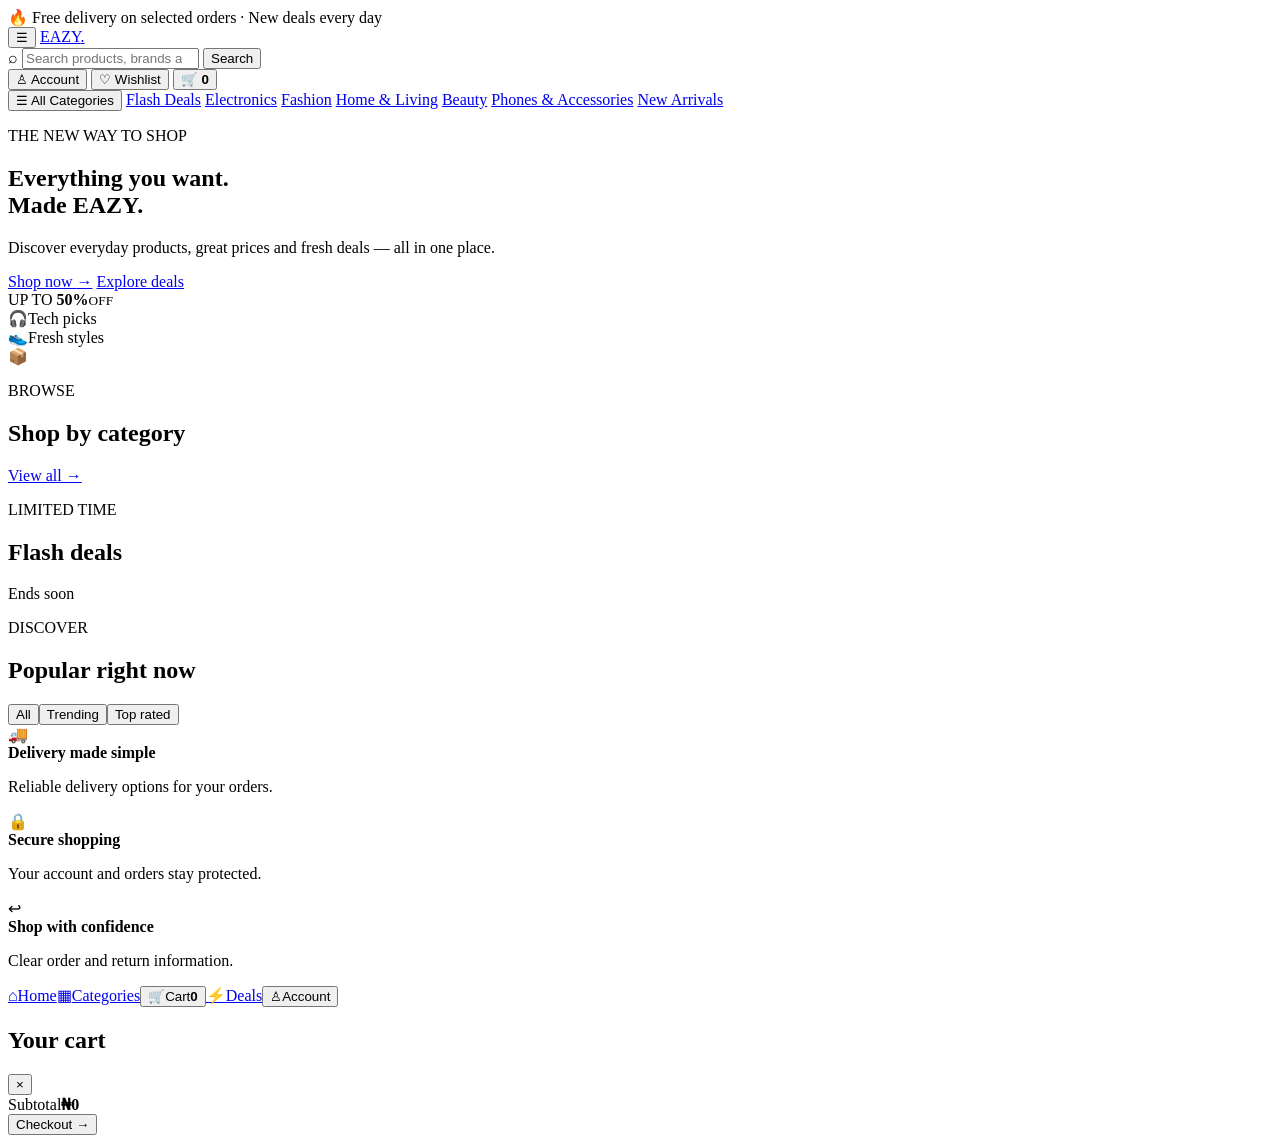
==== index.html @ d34d669f "feat: create EAZY v0.1 storefront shell" ====
<!doctype html>
<html lang="en">
<head>
  <meta charset="UTF-8">
  <meta name="viewport" content="width=device-width, initial-scale=1.0">
  <meta name="theme-color" content="#111111">
  <meta name="description" content="EAZY — discover deals, everyday essentials and more.">
  <title>EAZY — Shop Easy</title>
  <link rel="preconnect" href="https://fonts.googleapis.com">
  <link rel="preconnect" href="https://fonts.gstatic.com" crossorigin>
  <link href="https://fonts.googleapis.com/css2?family=DM+Sans:wght@400;500;600;700&family=Space+Grotesk:wght@500;600;700&display=swap" rel="stylesheet">
  <link rel="stylesheet" href="css/eazy.css">
</head>
<body>
  <div class="top-strip">🔥 Free delivery on selected orders · New deals every day</div>

  <header class="site-header">
    <div class="header-main container">
      <button class="icon-btn mobile-menu" aria-label="Open menu">☰</button>
      <a class="logo" href="index.html">EAZY<span>.</span></a>
      <div class="search-wrap">
        <span>⌕</span>
        <input id="searchInput" type="search" placeholder="Search products, brands and categories..." autocomplete="off">
        <button id="searchButton">Search</button>
      </div>
      <div class="header-actions">
        <button class="header-link" id="accountBtn">♙ <span>Account</span></button>
        <button class="header-link" id="wishlistBtn">♡ <span>Wishlist</span></button>
        <button class="cart-btn" id="cartBtn">🛒 <b id="cartCount">0</b></button>
      </div>
    </div>
    <nav class="category-nav">
      <div class="container nav-inner">
        <button class="all-categories">☰ All Categories</button>
        <a href="#deals">Flash Deals</a>
        <a href="#categories">Electronics</a>
        <a href="#categories">Fashion</a>
        <a href="#categories">Home & Living</a>
        <a href="#categories">Beauty</a>
        <a href="#categories">Phones & Accessories</a>
        <a href="#products">New Arrivals</a>
      </div>
    </nav>
  </header>

  <main>
    <section class="hero container">
      <div class="hero-copy">
        <p class="eyebrow">THE NEW WAY TO SHOP</p>
        <h1>Everything you want.<br><strong>Made EAZY.</strong></h1>
        <p>Discover everyday products, great prices and fresh deals — all in one place.</p>
        <div class="hero-actions">
          <a class="primary-btn" href="#products">Shop now <span>→</span></a>
          <a class="text-btn" href="#deals">Explore deals</a>
        </div>
      </div>
      <div class="hero-art">
        <div class="hero-badge">UP TO <strong>50%</strong><small>OFF</small></div>
        <div class="floating-card card-one">🎧<span>Tech picks</span></div>
        <div class="floating-card card-two">👟<span>Fresh styles</span></div>
        <div class="hero-product">📦</div>
      </div>
    </section>

    <section class="section container" id="categories">
      <div class="section-heading"><div><p class="eyebrow">BROWSE</p><h2>Shop by category</h2></div><a href="#products">View all →</a></div>
      <div class="category-grid" id="categoryGrid"></div>
    </section>

    <section class="deal-section" id="deals">
      <div class="container">
        <div class="section-heading light"><div><p class="eyebrow">LIMITED TIME</p><h2>Flash deals</h2></div><div class="countdown" id="countdown">Ends soon</div></div>
        <div class="product-grid" id="dealGrid"></div>
      </div>
    </section>

    <section class="section container" id="products">
      <div class="section-heading"><div><p class="eyebrow">DISCOVER</p><h2>Popular right now</h2></div><div class="filter-pills"><button class="active">All</button><button>Trending</button><button>Top rated</button></div></div>
      <div class="product-grid" id="productGrid"></div>
    </section>

    <section class="trust-section">
      <div class="container trust-grid">
        <div><span>🚚</span><div><strong>Delivery made simple</strong><p>Reliable delivery options for your orders.</p></div></div>
        <div><span>🔒</span><div><strong>Secure shopping</strong><p>Your account and orders stay protected.</p></div></div>
        <div><span>↩</span><div><strong>Shop with confidence</strong><p>Clear order and return information.</p></div></div>
      </div>
    </section>
  </main>

  <div class="bottom-nav">
    <a href="#">⌂<span>Home</span></a><a href="#categories">▦<span>Categories</span></a><button id="bottomCart">🛒<span>Cart</span><b id="bottomCartCount">0</b></button><a href="#deals">⚡<span>Deals</span></a><button id="bottomAccount">♙<span>Account</span></button>
  </div>

  <div class="drawer-backdrop" id="drawerBackdrop"></div>
  <aside class="cart-drawer" id="cartDrawer">
    <div class="drawer-head"><h2>Your cart</h2><button id="closeCart">×</button></div>
    <div id="cartItems" class="cart-items"></div>
    <div class="cart-footer"><div><span>Subtotal</span><strong id="cartTotal">₦0</strong></div><button class="primary-btn full">Checkout <span>→</span></button></div>
  </aside>

  <div class="toast" id="toast"></div>
  <script src="js/data.js"></script>
  <script src="js/app.js"></script>
</body>
</html>
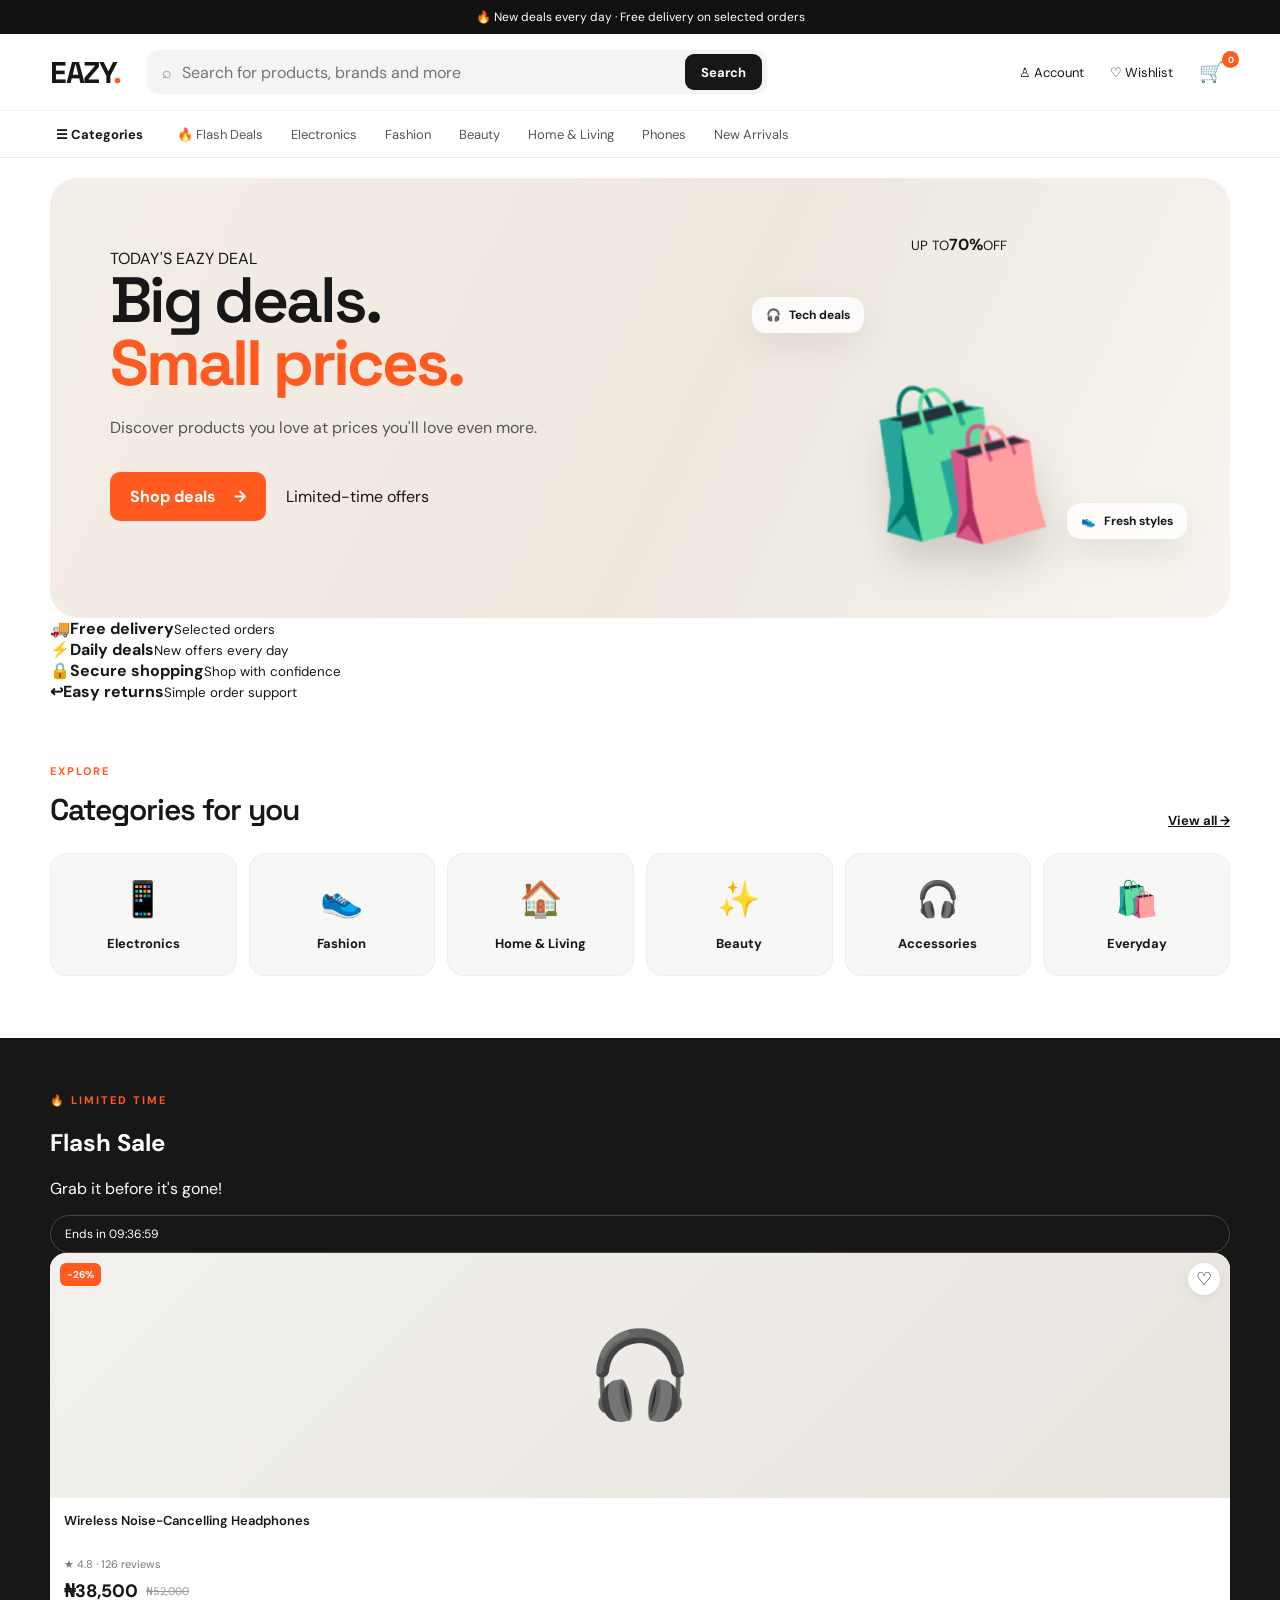
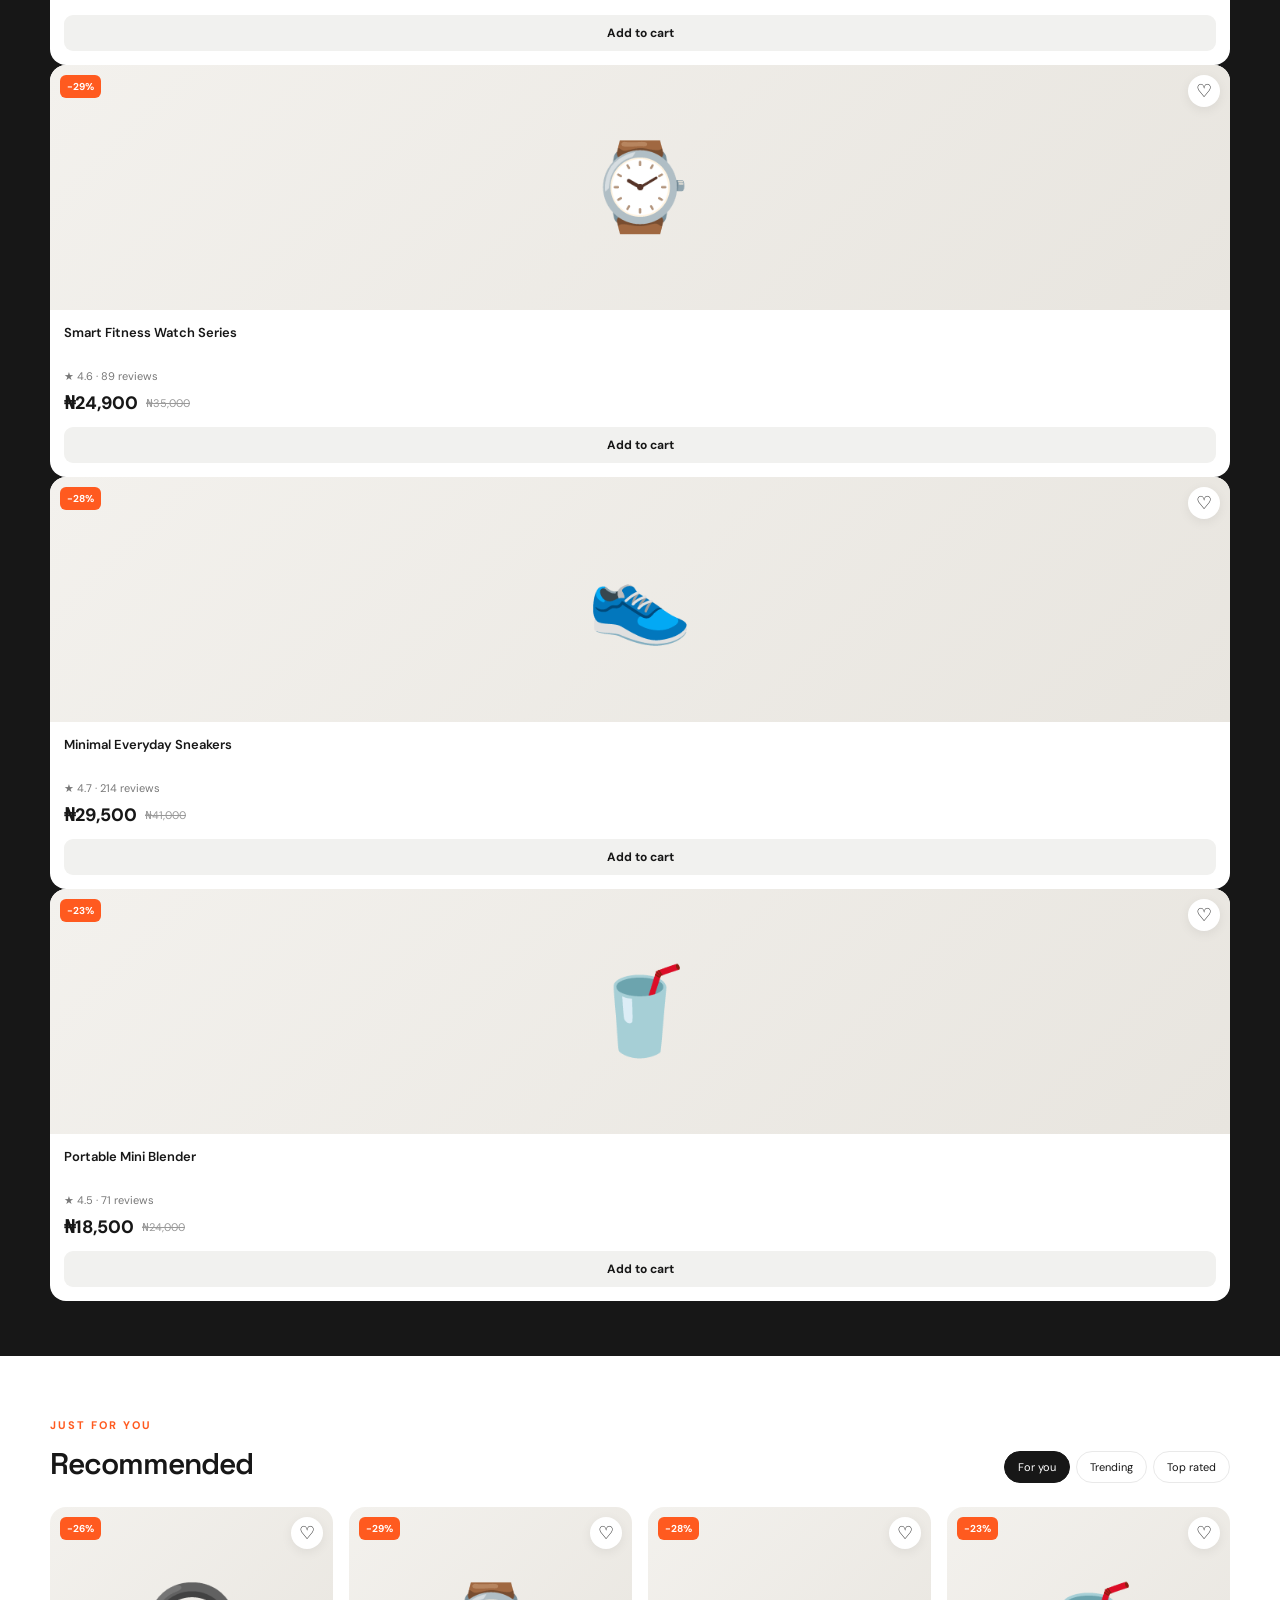
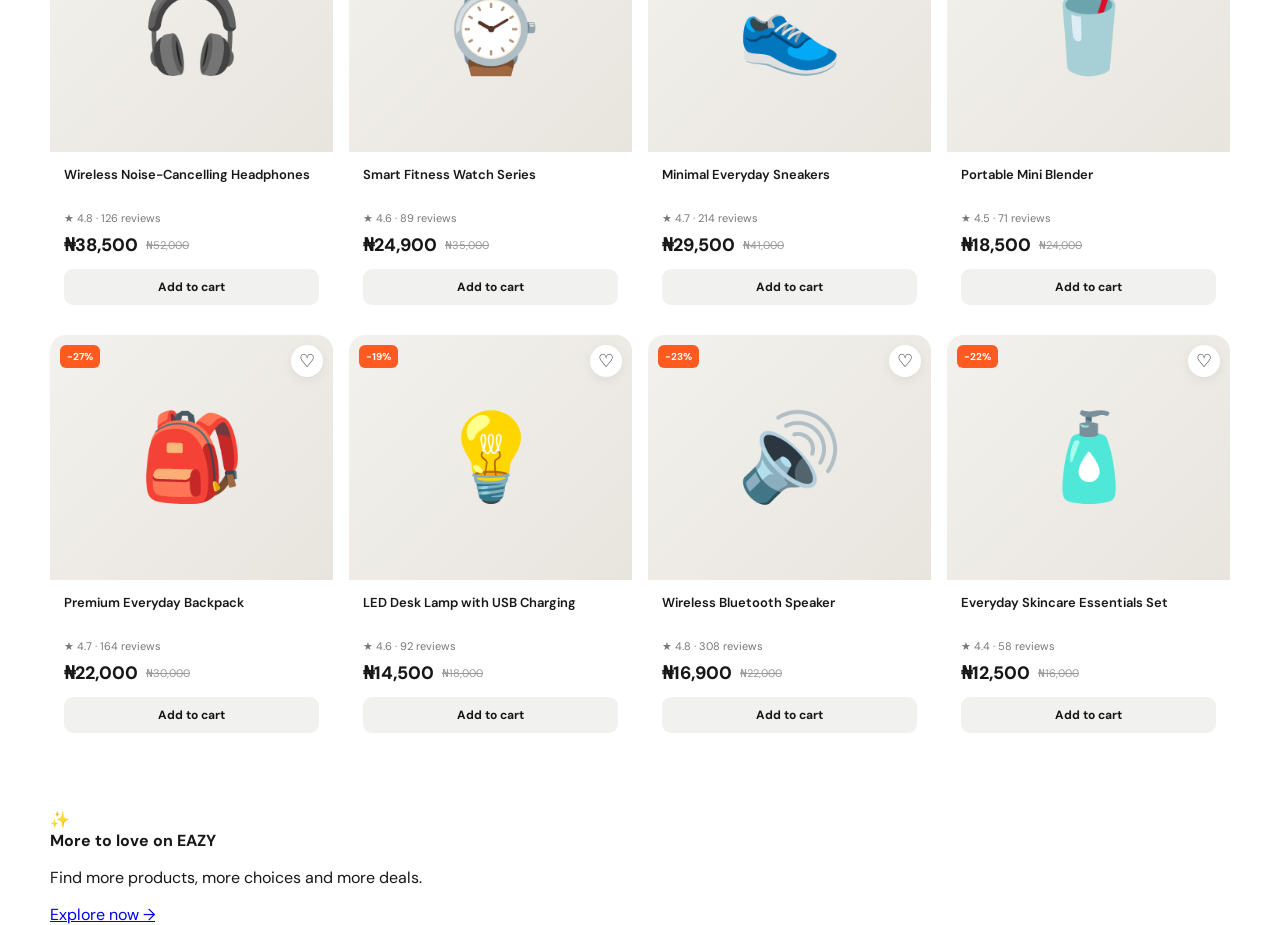
==== commit 6d3820ac: "Redesign EAZY homepage toward discovery-first ecommerce experience" ====
--- a/index.html
+++ b/index.html
@@ -3,42 +3,36 @@
 <head>
   <meta charset="UTF-8">
   <meta name="viewport" content="width=device-width, initial-scale=1.0">
-  <meta name="theme-color" content="#111111">
-  <meta name="description" content="EAZY — discover deals, everyday essentials and more.">
+  <meta name="theme-color" content="#ff5a1f">
+  <meta name="description" content="EAZY — shop deals, discover products and save more.">
   <title>EAZY — Shop Easy</title>
   <link rel="preconnect" href="https://fonts.googleapis.com">
   <link rel="preconnect" href="https://fonts.gstatic.com" crossorigin>
-  <link href="https://fonts.googleapis.com/css2?family=DM+Sans:wght@400;500;600;700&family=Space+Grotesk:wght@500;600;700&display=swap" rel="stylesheet">
+  <link href="https://fonts.googleapis.com/css2?family=DM+Sans:wght@400;500;600;700;800&family=Space+Grotesk:wght@500;600;700&display=swap" rel="stylesheet">
   <link rel="stylesheet" href="css/eazy.css">
 </head>
 <body>
-  <div class="top-strip">🔥 Free delivery on selected orders · New deals every day</div>
+  <div class="top-strip">🔥 New deals every day · Free delivery on selected orders</div>
 
   <header class="site-header">
     <div class="header-main container">
       <button class="icon-btn mobile-menu" aria-label="Open menu">☰</button>
       <a class="logo" href="index.html">EAZY<span>.</span></a>
       <div class="search-wrap">
-        <span>⌕</span>
-        <input id="searchInput" type="search" placeholder="Search products, brands and categories..." autocomplete="off">
+        <span class="search-icon">⌕</span>
+        <input id="searchInput" type="search" placeholder="Search for products, brands and more" autocomplete="off">
         <button id="searchButton">Search</button>
       </div>
       <div class="header-actions">
         <button class="header-link" id="accountBtn">♙ <span>Account</span></button>
         <button class="header-link" id="wishlistBtn">♡ <span>Wishlist</span></button>
-        <button class="cart-btn" id="cartBtn">🛒 <b id="cartCount">0</b></button>
+        <button class="cart-btn" id="cartBtn">🛒<b id="cartCount">0</b></button>
       </div>
     </div>
     <nav class="category-nav">
       <div class="container nav-inner">
-        <button class="all-categories">☰ All Categories</button>
-        <a href="#deals">Flash Deals</a>
-        <a href="#categories">Electronics</a>
-        <a href="#categories">Fashion</a>
-        <a href="#categories">Home & Living</a>
-        <a href="#categories">Beauty</a>
-        <a href="#categories">Phones & Accessories</a>
-        <a href="#products">New Arrivals</a>
+        <button class="all-categories">☰ Categories</button>
+        <a href="#deals">🔥 Flash Deals</a><a href="#categories">Electronics</a><a href="#categories">Fashion</a><a href="#categories">Beauty</a><a href="#categories">Home & Living</a><a href="#categories">Phones</a><a href="#products">New Arrivals</a>
       </div>
     </nav>
   </header>
@@ -46,61 +40,54 @@
   <main>
     <section class="hero container">
       <div class="hero-copy">
-        <p class="eyebrow">THE NEW WAY TO SHOP</p>
-        <h1>Everything you want.<br><strong>Made EAZY.</strong></h1>
-        <p>Discover everyday products, great prices and fresh deals — all in one place.</p>
-        <div class="hero-actions">
-          <a class="primary-btn" href="#products">Shop now <span>→</span></a>
-          <a class="text-btn" href="#deals">Explore deals</a>
-        </div>
+        <span class="hero-kicker">TODAY'S EAZY DEAL</span>
+        <h1>Big deals.<br><strong>Small prices.</strong></h1>
+        <p>Discover products you love at prices you'll love even more.</p>
+        <div class="hero-actions"><a class="primary-btn" href="#deals">Shop deals <span>→</span></a><span class="hero-note">Limited-time offers</span></div>
       </div>
       <div class="hero-art">
-        <div class="hero-badge">UP TO <strong>50%</strong><small>OFF</small></div>
-        <div class="floating-card card-one">🎧<span>Tech picks</span></div>
-        <div class="floating-card card-two">👟<span>Fresh styles</span></div>
-        <div class="hero-product">📦</div>
+        <div class="hero-burst"><small>UP TO</small><strong>70%</strong><small>OFF</small></div>
+        <div class="hero-product">🛍️</div>
+        <div class="floating-card card-one">🎧 <span>Tech deals</span></div>
+        <div class="floating-card card-two">👟 <span>Fresh styles</span></div>
       </div>
     </section>
 
+    <section class="quick-links container">
+      <div><b>🚚</b><span><strong>Free delivery</strong><small>Selected orders</small></span></div>
+      <div><b>⚡</b><span><strong>Daily deals</strong><small>New offers every day</small></span></div>
+      <div><b>🔒</b><span><strong>Secure shopping</strong><small>Shop with confidence</small></span></div>
+      <div><b>↩</b><span><strong>Easy returns</strong><small>Simple order support</small></span></div>
+    </section>
+
     <section class="section container" id="categories">
-      <div class="section-heading"><div><p class="eyebrow">BROWSE</p><h2>Shop by category</h2></div><a href="#products">View all →</a></div>
+      <div class="section-heading"><div><p class="eyebrow">EXPLORE</p><h2>Categories for you</h2></div><a href="#products">View all →</a></div>
       <div class="category-grid" id="categoryGrid"></div>
     </section>
 
     <section class="deal-section" id="deals">
       <div class="container">
-        <div class="section-heading light"><div><p class="eyebrow">LIMITED TIME</p><h2>Flash deals</h2></div><div class="countdown" id="countdown">Ends soon</div></div>
-        <div class="product-grid" id="dealGrid"></div>
+        <div class="deal-heading"><div><p class="eyebrow">🔥 LIMITED TIME</p><h2>Flash Sale</h2><p>Grab it before it's gone!</p></div><div class="countdown" id="countdown">Ends soon</div></div>
+        <div class="deal-scroll" id="dealGrid"></div>
       </div>
     </section>
 
     <section class="section container" id="products">
-      <div class="section-heading"><div><p class="eyebrow">DISCOVER</p><h2>Popular right now</h2></div><div class="filter-pills"><button class="active">All</button><button>Trending</button><button>Top rated</button></div></div>
+      <div class="section-heading"><div><p class="eyebrow">JUST FOR YOU</p><h2>Recommended</h2></div><div class="filter-pills"><button class="active">For you</button><button>Trending</button><button>Top rated</button></div></div>
       <div class="product-grid" id="productGrid"></div>
     </section>
 
-    <section class="trust-section">
-      <div class="container trust-grid">
-        <div><span>🚚</span><div><strong>Delivery made simple</strong><p>Reliable delivery options for your orders.</p></div></div>
-        <div><span>🔒</span><div><strong>Secure shopping</strong><p>Your account and orders stay protected.</p></div></div>
-        <div><span>↩</span><div><strong>Shop with confidence</strong><p>Clear order and return information.</p></div></div>
-      </div>
-    </section>
+    <section class="promo-strip container"><div><span>✨</span><div><strong>More to love on EAZY</strong><p>Find more products, more choices and more deals.</p></div></div><a href="#products">Explore now →</a></section>
+    <div class="bottom-space"></div>
   </main>
 
-  <div class="bottom-nav">
-    <a href="#">⌂<span>Home</span></a><a href="#categories">▦<span>Categories</span></a><button id="bottomCart">🛒<span>Cart</span><b id="bottomCartCount">0</b></button><a href="#deals">⚡<span>Deals</span></a><button id="bottomAccount">♙<span>Account</span></button>
-  </div>
+  <nav class="bottom-nav">
+    <a class="active" href="#">⌂<span>Home</span></a><a href="#categories">▦<span>Categories</span></a><button id="bottomCart">🛒<span>Cart</span><b id="bottomCartCount">0</b></button><a href="#deals">⚡<span>Deals</span></a><button id="bottomAccount">♙<span>Me</span></button>
+  </nav>
 
   <div class="drawer-backdrop" id="drawerBackdrop"></div>
-  <aside class="cart-drawer" id="cartDrawer">
-    <div class="drawer-head"><h2>Your cart</h2><button id="closeCart">×</button></div>
-    <div id="cartItems" class="cart-items"></div>
-    <div class="cart-footer"><div><span>Subtotal</span><strong id="cartTotal">₦0</strong></div><button class="primary-btn full">Checkout <span>→</span></button></div>
-  </aside>
-
+  <aside class="cart-drawer" id="cartDrawer"><div class="drawer-head"><h2>Your cart</h2><button id="closeCart">×</button></div><div id="cartItems" class="cart-items"></div><div class="cart-footer"><div><span>Subtotal</span><strong id="cartTotal">₦0</strong></div><button class="primary-btn full">Checkout <span>→</span></button></div></aside>
   <div class="toast" id="toast"></div>
-  <script src="js/data.js"></script>
-  <script src="js/app.js"></script>
+  <script src="js/data.js"></script><script src="js/app.js"></script>
 </body>
 </html>
--- a/css/eazy.css
+++ b/css/eazy.css
@@ -0,0 +1,3 @@
+:root{--ink:#171717;--muted:#6f6f6f;--line:#e9e9e9;--paper:#fff;--soft:#f7f7f5;--accent:#ff5a1f;--accent-dark:#dc4310;--deal:#171717;--radius:18px;--shadow:0 12px 35px rgba(0,0,0,.08)}*{box-sizing:border-box}html{scroll-behavior:smooth}body{margin:0;font-family:'DM Sans',sans-serif;color:var(--ink);background:var(--paper)}button,input{font:inherit}button{cursor:pointer;border:0;background:none;color:inherit}.container{width:min(1180px,calc(100% - 32px));margin:auto}.top-strip{background:#111;color:#fff;text-align:center;font-size:12px;padding:9px}.site-header{position:sticky;top:0;z-index:20;background:rgba(255,255,255,.96);backdrop-filter:blur(14px);border-bottom:1px solid var(--line)}.header-main{display:flex;align-items:center;gap:26px;min-height:76px}.logo{font:700 30px 'Space Grotesk',sans-serif;letter-spacing:-1.5px;color:var(--ink);text-decoration:none}.logo span{color:var(--accent)}.search-wrap{height:44px;flex:1;max-width:620px;display:flex;align-items:center;background:#f4f4f2;border:1px solid transparent;border-radius:12px;padding-left:14px;color:#888}.search-wrap:focus-within{background:#fff;border-color:#ccc}.search-wrap input{border:0;outline:0;background:transparent;flex:1;padding:0 10px;color:var(--ink);min-width:0}.search-wrap button{height:36px;margin-right:4px;padding:0 16px;background:var(--ink);color:#fff;border-radius:9px;font-size:13px;font-weight:700}.header-actions{margin-left:auto;display:flex;align-items:center;gap:14px}.header-link{font-size:13px;white-space:nowrap}.cart-btn{position:relative;font-size:20px}.cart-btn b,.bottom-nav b{position:absolute;background:var(--accent);color:#fff;border-radius:99px;font-size:9px;min-width:17px;height:17px;display:grid;place-items:center;top:-7px;right:-9px}.mobile-menu{display:none}.category-nav{border-top:1px solid #f2f2f2}.nav-inner{display:flex;align-items:center;gap:28px;height:46px;overflow:auto;white-space:nowrap}.nav-inner a{color:#555;text-decoration:none;font-size:13px}.all-categories{font-weight:700;font-size:13px}.hero{min-height:440px;margin-top:20px;background:linear-gradient(115deg,#f4eee8,#eee8df 55%,#f7f4ef);border-radius:28px;display:flex;overflow:hidden;position:relative}.hero-copy{width:54%;padding:70px 60px}.eyebrow{font-size:11px;letter-spacing:2px;font-weight:700;color:var(--accent);margin:0 0 12px}.hero h1{font:600 clamp(40px,5vw,68px)/.98 'Space Grotesk',sans-serif;letter-spacing:-3px;margin:0 0 20px}.hero h1 strong{color:var(--accent)}.hero-copy>p:not(.eyebrow){color:#555;max-width:480px;line-height:1.7}.hero-actions{display:flex;gap:20px;align-items:center;margin-top:30px}.primary-btn{display:inline-flex;align-items:center;justify-content:center;gap:18px;background:var(--accent);color:#fff;text-decoration:none;padding:14px 20px;border-radius:10px;font-weight:700;border:0}.primary-btn:hover{background:var(--accent-dark)}.text-btn{font-weight:700;text-decoration:none;color:var(--ink)}.hero-art{flex:1;position:relative;display:grid;place-items:center}.hero-product{font-size:150px;filter:drop-shadow(0 25px 20px rgba(0,0,0,.15));transform:rotate(-7deg)}.hero-badge{position:absolute;right:55px;top:42px;background:var(--accent);color:#fff;border-radius:50%;width:105px;height:105px;display:grid;place-items:center;align-content:center;text-align:center;font-size:10px;line-height:1}.hero-badge strong{font-size:28px}.hero-badge small{font-size:9px}.floating-card{position:absolute;background:rgba(255,255,255,.8);backdrop-filter:blur(10px);box-shadow:var(--shadow);border-radius:14px;padding:10px 14px;display:flex;gap:8px;align-items:center;font-size:12px;font-weight:700}.card-one{left:12%;top:27%}.card-two{right:8%;bottom:18%}.section{padding:62px 0}.section-heading{display:flex;justify-content:space-between;align-items:end;margin-bottom:24px}.section-heading h2{font:600 30px 'Space Grotesk',sans-serif;margin:0;letter-spacing:-1px}.section-heading>a{color:var(--ink);font-weight:700;font-size:13px}.category-grid{display:grid;grid-template-columns:repeat(6,1fr);gap:12px}.category-card{background:var(--soft);border:1px solid #eee;border-radius:16px;padding:22px 12px;text-align:center;text-decoration:none;color:var(--ink);transition:.2s}.category-card:hover{transform:translateY(-3px);box-shadow:var(--shadow);background:#fff}.category-icon{font-size:35px;display:block;margin-bottom:10px}.category-card strong{font-size:13px}.deal-section{background:var(--deal);color:#fff;padding:55px 0}.light .eyebrow{color:#ff8357}.light a{color:#fff}.countdown{font-size:12px;border:1px solid #444;padding:10px 14px;border-radius:99px}.product-grid{display:grid;grid-template-columns:repeat(4,1fr);gap:16px}.product-card{background:#fff;color:var(--ink);border-radius:16px;overflow:hidden;position:relative;min-width:0}.product-image{height:245px;background:linear-gradient(135deg,#f3f1ed,#e8e5df);display:grid;place-items:center;font-size:85px;position:relative}.deal-section .product-card{background:#fff}.discount{position:absolute;left:10px;top:10px;background:var(--accent);color:#fff;font-size:10px;font-weight:700;padding:5px 7px;border-radius:6px}.heart{position:absolute;right:10px;top:10px;background:#fff;width:32px;height:32px;border-radius:50%;font-size:18px;box-shadow:0 3px 12px #0001}.heart.active{color:var(--accent)}.product-info{padding:14px}.product-name{font-size:13px;font-weight:600;line-height:1.4;height:37px;overflow:hidden}.rating{font-size:11px;color:#777;margin:8px 0}.price-row{display:flex;align-items:center;gap:8px}.price{font-weight:800;font-size:18px}.old-price{text-decoration:line-through;color:#999;font-size:11px}.add-btn{width:100%;margin-top:12px;padding:10px;border-radius:9px;background:#f1f1ef;font-weight:700;font-size:12px}.add-btn:hover{background:var(--ink);color:#fff}.filter-pills{display:flex;gap:6px}.filter-pills button{padding:8px 13px;border:1px solid var(--line);border-radius:99px;font-size:11px}.filter-pills .active{background:var(--ink);color:#fff;border-color:var(--ink)}.trust-section{border-top:1px solid var(--line);padding:34px 0 80px}.trust-grid{display:grid;grid-template-columns:repeat(3,1fr);gap:25px}.trust-grid>div{display:flex;gap:14px}.trust-grid span{font-size:25px}.trust-grid strong{font-size:13px}.trust-grid p{font-size:11px;color:#777;margin:5px 0}.bottom-nav{display:none}.drawer-backdrop{position:fixed;inset:0;background:#0007;z-index:30;opacity:0;pointer-events:none;transition:.25s}.drawer-backdrop.show{opacity:1;pointer-events:auto}.cart-drawer{position:fixed;right:0;top:0;height:100%;width:min(430px,100%);background:#fff;z-index:31;transform:translateX(100%);transition:.3s;display:flex;flex-direction:column}.cart-drawer.open{transform:none}.drawer-head{padding:22px;border-bottom:1px solid var(--line);display:flex;justify-content:space-between}.drawer-head h2{margin:0;font:600 24px 'Space Grotesk'}.drawer-head button{font-size:28px}.cart-items{padding:18px;overflow:auto;flex:1}.empty-cart{text-align:center;color:#777;padding:70px 20px}.cart-row{display:flex;gap:12px;padding:12px 0;border-bottom:1px solid var(--line)}.cart-row .thumb{width:70px;height:70px;background:var(--soft);border-radius:10px;display:grid;place-items:center;font-size:32px}.cart-row strong{font-size:13px}.cart-row small{display:block;color:#777;margin-top:4px}.cart-footer{padding:20px;border-top:1px solid var(--line)}.cart-footer>div{display:flex;justify-content:space-between;margin-bottom:16px}.full{width:100%}.toast{position:fixed;left:50%;bottom:28px;transform:translate(-50%,20px);background:#111;color:#fff;padding:12px 18px;border-radius:99px;font-size:12px;z-index:50;opacity:0;pointer-events:none;transition:.25s}.toast.show{opacity:1;transform:translate(-50%,0)}
+@media(max-width:900px){.header-main{gap:14px}.header-link span,.category-nav{display:none}.mobile-menu{display:block}.logo{font-size:25px}.search-wrap{order:4;position:absolute;left:16px;right:16px;top:68px;max-width:none}.site-header{padding-bottom:58px}.hero{margin-top:18px}.hero-copy{width:62%;padding:48px 35px}.hero-art{width:38%}.category-grid{grid-template-columns:repeat(3,1fr)}.product-grid{grid-template-columns:repeat(3,1fr)}}
+@media(max-width:640px){.container{width:min(100% - 24px,1180px)}.top-strip{font-size:10px}.header-main{min-height:60px}.site-header{padding-bottom:54px}.hero{min-height:520px;display:block}.hero-copy{width:100%;padding:40px 24px 10px}.hero h1{font-size:44px;letter-spacing:-2px}.hero-art{height:190px;width:100%}.hero-product{font-size:90px}.hero-badge{right:25px;top:10px;width:80px;height:80px}.hero-badge strong{font-size:21px}.floating-card{display:none}.section{padding:42px 0}.section-heading h2{font-size:24px}.section-heading{align-items:start}.filter-pills{display:none}.category-grid{grid-template-columns:repeat(3,1fr);gap:8px}.category-card{padding:15px 5px}.category-icon{font-size:27px}.category-card strong{font-size:11px}.product-grid{grid-template-columns:repeat(2,1fr);gap:10px}.product-image{height:175px;font-size:62px}.product-info{padding:10px}.product-name{font-size:12px}.price{font-size:16px}.deal-section{padding:40px 0}.trust-grid{grid-template-columns:1fr;gap:16px}.bottom-nav{position:fixed;display:flex;bottom:0;left:0;right:0;height:62px;background:#fff;border-top:1px solid var(--line);z-index:25;justify-content:space-around;align-items:center}.bottom-nav a,.bottom-nav button{position:relative;text-decoration:none;color:#666;font-size:19px;text-align:center}.bottom-nav span{display:block;font-size:9px;margin-top:3px}.bottom-nav b{top:-4px;right:4px}.trust-section{padding-bottom:85px}.header-actions{gap:9px}.header-link{font-size:18px}.cart-btn{font-size:19px}}
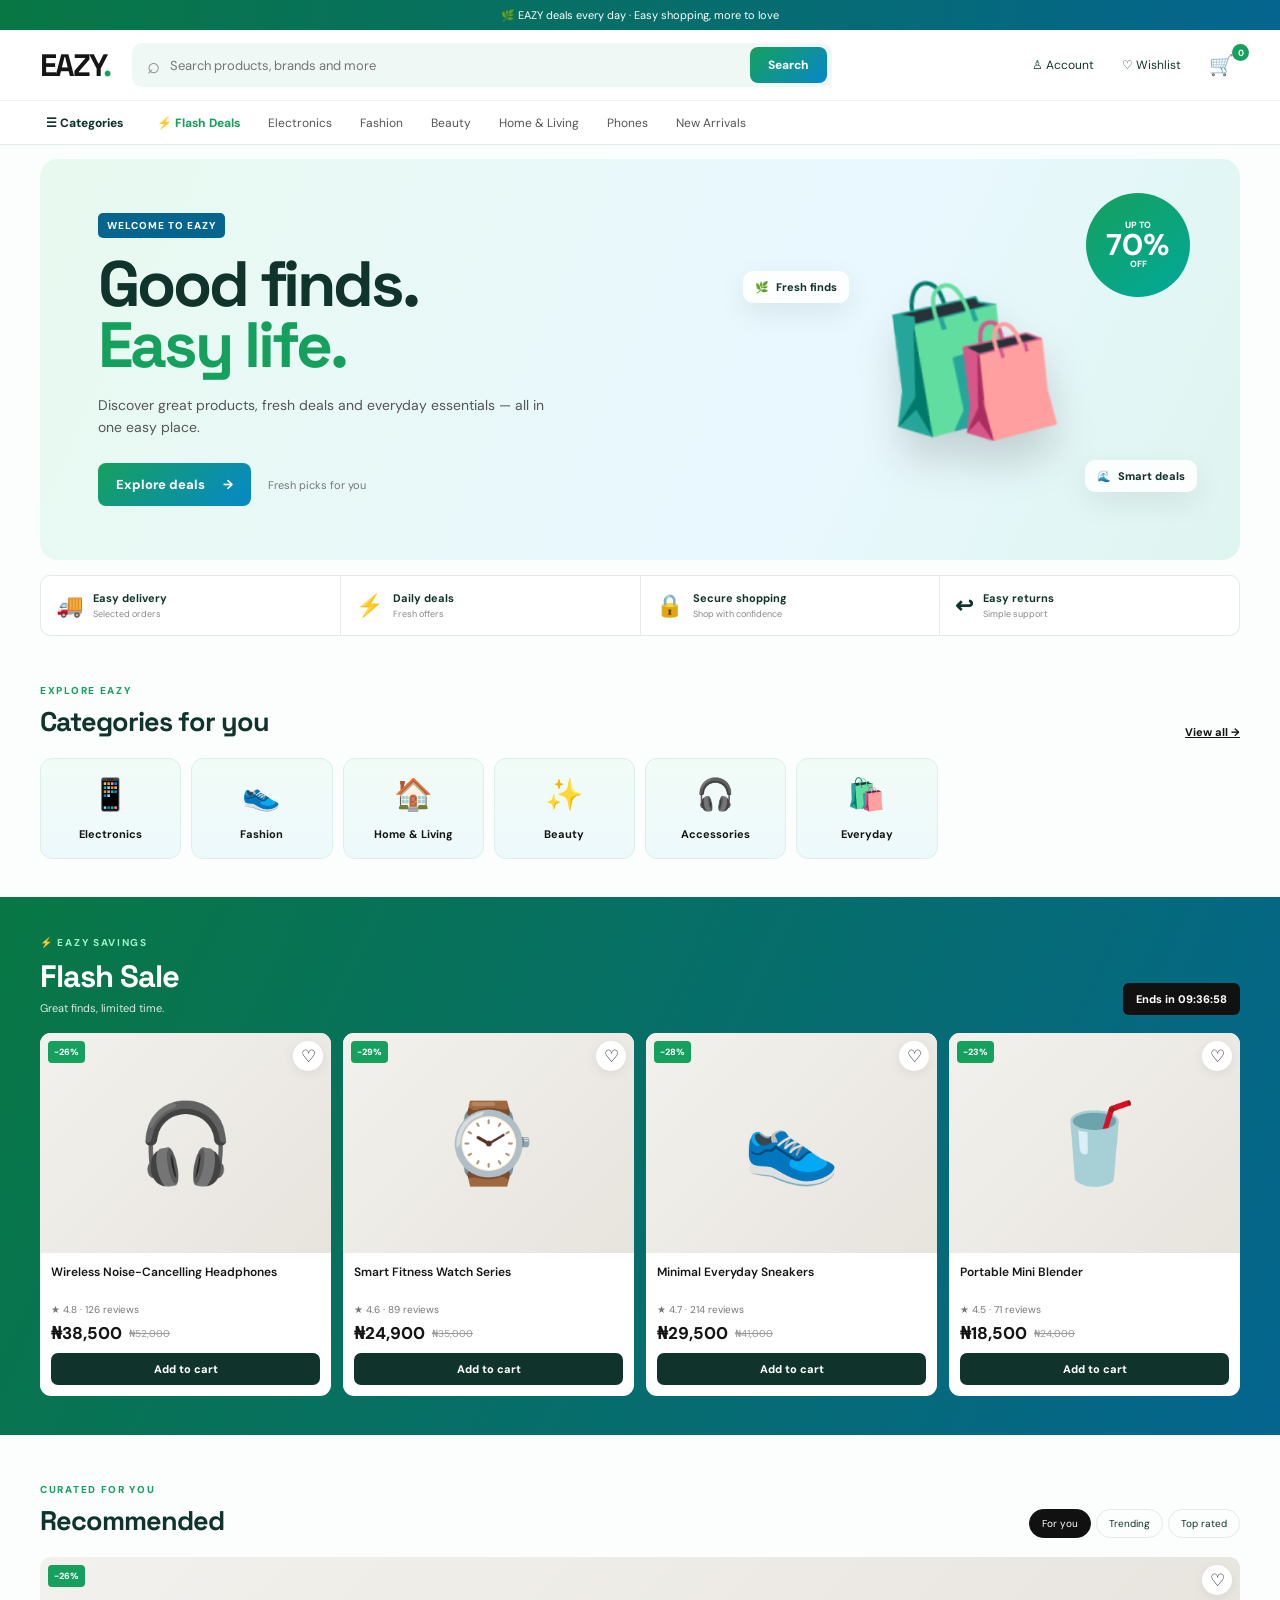
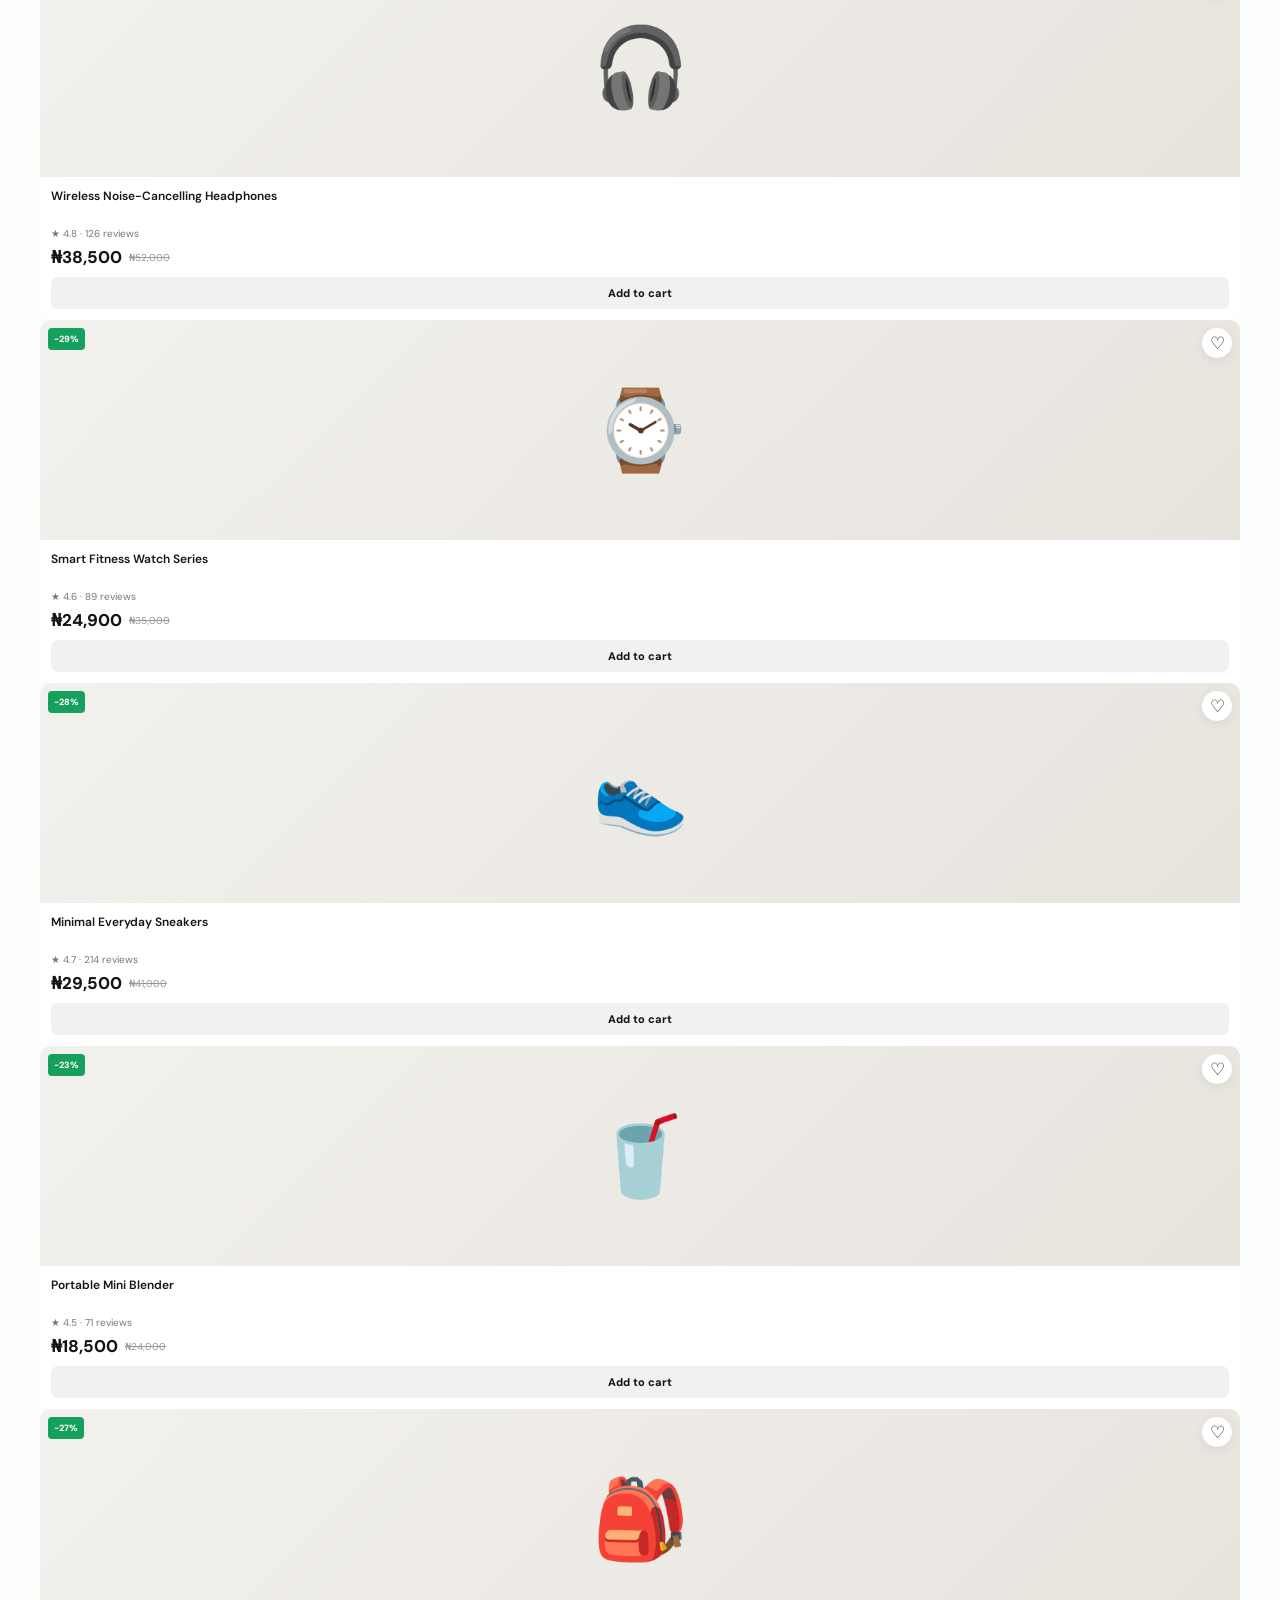
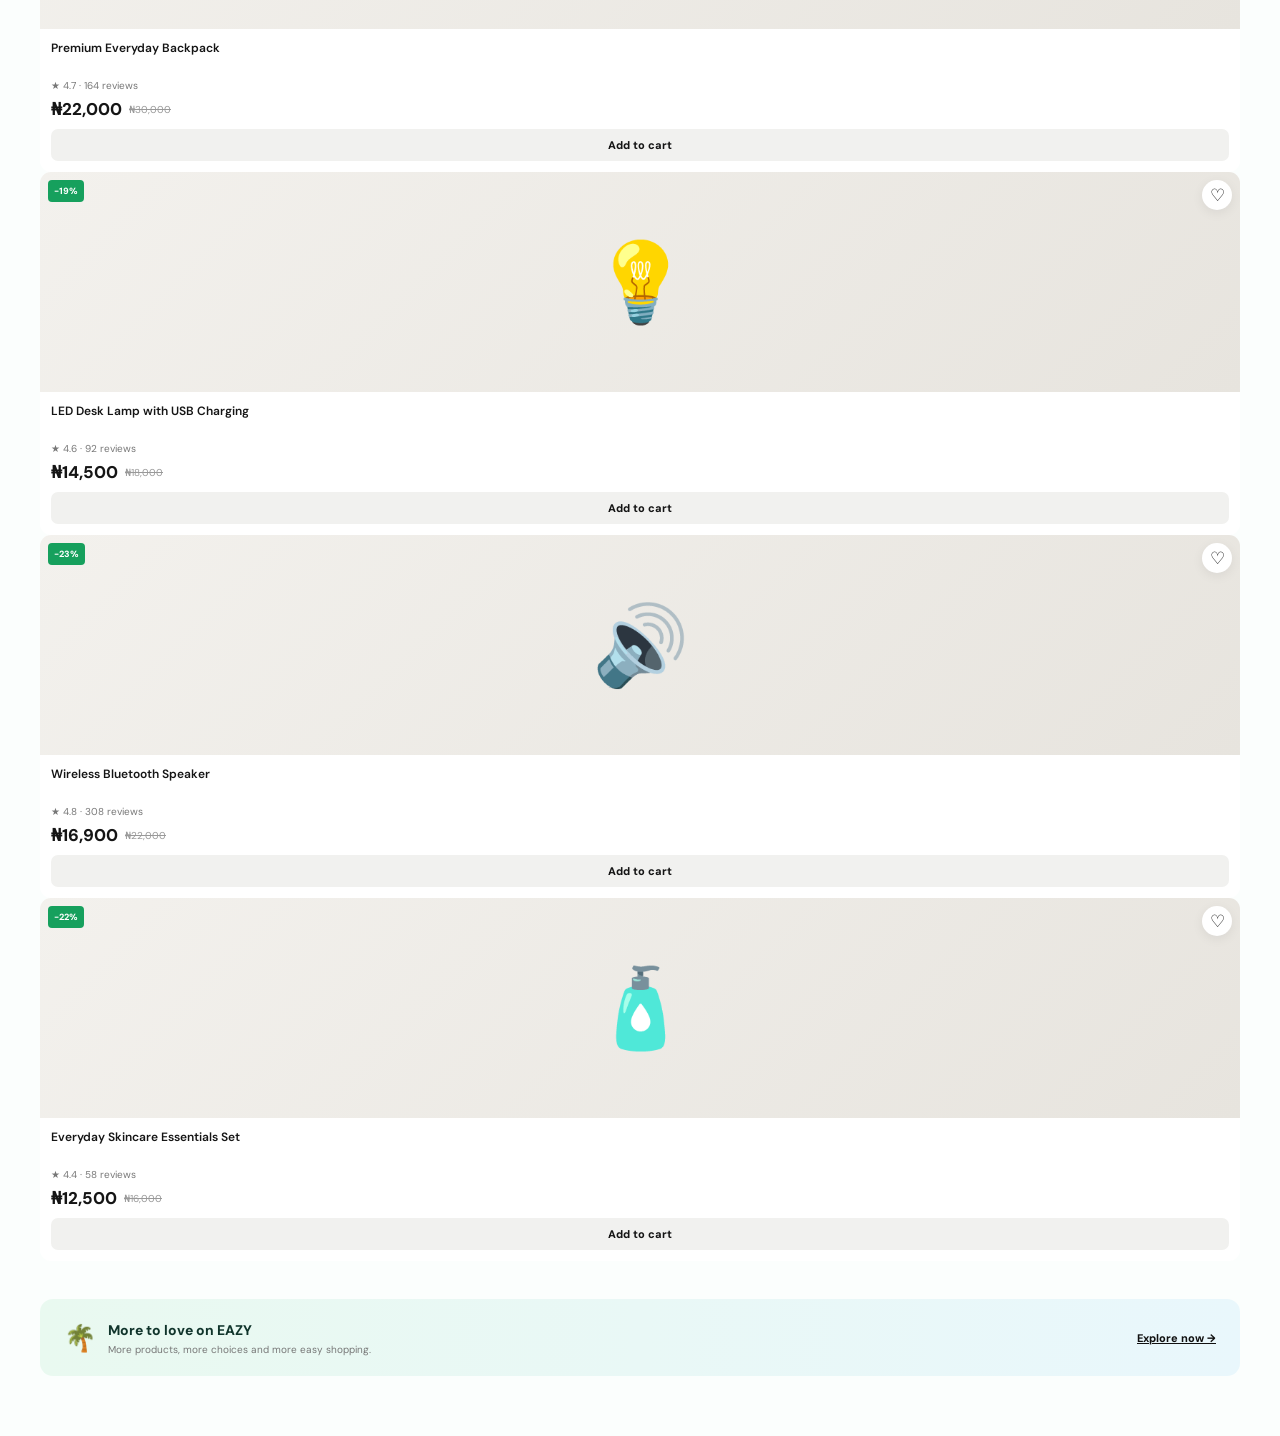
==== commit 1479696b: "Apply Tropical Marketplace direction to EAZY storefront" ====
--- a/index.html
+++ b/index.html
@@ -1,93 +1,25 @@
 <!doctype html>
 <html lang="en">
 <head>
-  <meta charset="UTF-8">
-  <meta name="viewport" content="width=device-width, initial-scale=1.0">
-  <meta name="theme-color" content="#ff5a1f">
-  <meta name="description" content="EAZY — shop deals, discover products and save more.">
+  <meta charset="UTF-8"><meta name="viewport" content="width=device-width, initial-scale=1.0">
+  <meta name="theme-color" content="#16a05d"><meta name="description" content="EAZY — discover products, deals and easy shopping.">
   <title>EAZY — Shop Easy</title>
-  <link rel="preconnect" href="https://fonts.googleapis.com">
-  <link rel="preconnect" href="https://fonts.gstatic.com" crossorigin>
+  <link rel="preconnect" href="https://fonts.googleapis.com"><link rel="preconnect" href="https://fonts.gstatic.com" crossorigin>
   <link href="https://fonts.googleapis.com/css2?family=DM+Sans:wght@400;500;600;700;800&family=Space+Grotesk:wght@500;600;700&display=swap" rel="stylesheet">
-  <link rel="stylesheet" href="css/eazy.css">
+  <link rel="stylesheet" href="css/eazy.css"><link rel="stylesheet" href="css/tropical.css">
 </head>
 <body>
-  <div class="top-strip">🔥 New deals every day · Free delivery on selected orders</div>
-
-  <header class="site-header">
-    <div class="header-main container">
-      <button class="icon-btn mobile-menu" aria-label="Open menu">☰</button>
-      <a class="logo" href="index.html">EAZY<span>.</span></a>
-      <div class="search-wrap">
-        <span class="search-icon">⌕</span>
-        <input id="searchInput" type="search" placeholder="Search for products, brands and more" autocomplete="off">
-        <button id="searchButton">Search</button>
-      </div>
-      <div class="header-actions">
-        <button class="header-link" id="accountBtn">♙ <span>Account</span></button>
-        <button class="header-link" id="wishlistBtn">♡ <span>Wishlist</span></button>
-        <button class="cart-btn" id="cartBtn">🛒<b id="cartCount">0</b></button>
-      </div>
-    </div>
-    <nav class="category-nav">
-      <div class="container nav-inner">
-        <button class="all-categories">☰ Categories</button>
-        <a href="#deals">🔥 Flash Deals</a><a href="#categories">Electronics</a><a href="#categories">Fashion</a><a href="#categories">Beauty</a><a href="#categories">Home & Living</a><a href="#categories">Phones</a><a href="#products">New Arrivals</a>
-      </div>
-    </nav>
-  </header>
-
+  <div class="top-strip">🌿 EAZY deals every day · Easy shopping, more to love</div>
+  <header class="site-header"><div class="header-main container"><button class="icon-btn mobile-menu" aria-label="Open menu">☰</button><a class="logo" href="index.html">EAZY<span>.</span></a><div class="search-wrap"><span class="search-icon">⌕</span><input id="searchInput" type="search" placeholder="Search products, brands and more" autocomplete="off"><button id="searchButton">Search</button></div><div class="header-actions"><button class="header-link" id="accountBtn">♙ <span>Account</span></button><button class="header-link" id="wishlistBtn">♡ <span>Wishlist</span></button><button class="cart-btn" id="cartBtn">🛒<b id="cartCount">0</b></button></div></div><nav class="category-nav"><div class="container nav-inner"><button class="all-categories">☰ Categories</button><a href="#deals">⚡ Flash Deals</a><a href="#categories">Electronics</a><a href="#categories">Fashion</a><a href="#categories">Beauty</a><a href="#categories">Home & Living</a><a href="#categories">Phones</a><a href="#products">New Arrivals</a></div></nav></header>
   <main>
-    <section class="hero container">
-      <div class="hero-copy">
-        <span class="hero-kicker">TODAY'S EAZY DEAL</span>
-        <h1>Big deals.<br><strong>Small prices.</strong></h1>
-        <p>Discover products you love at prices you'll love even more.</p>
-        <div class="hero-actions"><a class="primary-btn" href="#deals">Shop deals <span>→</span></a><span class="hero-note">Limited-time offers</span></div>
-      </div>
-      <div class="hero-art">
-        <div class="hero-burst"><small>UP TO</small><strong>70%</strong><small>OFF</small></div>
-        <div class="hero-product">🛍️</div>
-        <div class="floating-card card-one">🎧 <span>Tech deals</span></div>
-        <div class="floating-card card-two">👟 <span>Fresh styles</span></div>
-      </div>
-    </section>
-
-    <section class="quick-links container">
-      <div><b>🚚</b><span><strong>Free delivery</strong><small>Selected orders</small></span></div>
-      <div><b>⚡</b><span><strong>Daily deals</strong><small>New offers every day</small></span></div>
-      <div><b>🔒</b><span><strong>Secure shopping</strong><small>Shop with confidence</small></span></div>
-      <div><b>↩</b><span><strong>Easy returns</strong><small>Simple order support</small></span></div>
-    </section>
-
-    <section class="section container" id="categories">
-      <div class="section-heading"><div><p class="eyebrow">EXPLORE</p><h2>Categories for you</h2></div><a href="#products">View all →</a></div>
-      <div class="category-grid" id="categoryGrid"></div>
-    </section>
-
-    <section class="deal-section" id="deals">
-      <div class="container">
-        <div class="deal-heading"><div><p class="eyebrow">🔥 LIMITED TIME</p><h2>Flash Sale</h2><p>Grab it before it's gone!</p></div><div class="countdown" id="countdown">Ends soon</div></div>
-        <div class="deal-scroll" id="dealGrid"></div>
-      </div>
-    </section>
-
-    <section class="section container" id="products">
-      <div class="section-heading"><div><p class="eyebrow">JUST FOR YOU</p><h2>Recommended</h2></div><div class="filter-pills"><button class="active">For you</button><button>Trending</button><button>Top rated</button></div></div>
-      <div class="product-grid" id="productGrid"></div>
-    </section>
-
-    <section class="promo-strip container"><div><span>✨</span><div><strong>More to love on EAZY</strong><p>Find more products, more choices and more deals.</p></div></div><a href="#products">Explore now →</a></section>
-    <div class="bottom-space"></div>
+    <section class="hero container"><div class="hero-copy"><span class="hero-kicker">WELCOME TO EAZY</span><h1>Good finds.<br><strong>Easy life.</strong></h1><p>Discover great products, fresh deals and everyday essentials — all in one easy place.</p><div class="hero-actions"><a class="primary-btn" href="#deals">Explore deals <span>→</span></a><span class="hero-note">Fresh picks for you</span></div></div><div class="hero-art"><div class="hero-burst"><small>UP TO</small><strong>70%</strong><small>OFF</small></div><div class="hero-product">🛍️</div><div class="floating-card card-one">🌿 <span>Fresh finds</span></div><div class="floating-card card-two">🌊 <span>Smart deals</span></div></div></section>
+    <section class="quick-links container"><div><b>🚚</b><span><strong>Easy delivery</strong><small>Selected orders</small></span></div><div><b>⚡</b><span><strong>Daily deals</strong><small>Fresh offers</small></span></div><div><b>🔒</b><span><strong>Secure shopping</strong><small>Shop with confidence</small></span></div><div><b>↩</b><span><strong>Easy returns</strong><small>Simple support</small></span></div></section>
+    <section class="section container" id="categories"><div class="section-heading"><div><p class="eyebrow">EXPLORE EAZY</p><h2>Categories for you</h2></div><a href="#products">View all →</a></div><div class="category-grid" id="categoryGrid"></div></section>
+    <section class="deal-section" id="deals"><div class="container"><div class="deal-heading"><div><p class="eyebrow">⚡ EAZY SAVINGS</p><h2>Flash Sale</h2><p>Great finds, limited time.</p></div><div class="countdown" id="countdown">Ends soon</div></div><div class="deal-scroll" id="dealGrid"></div></div></section>
+    <section class="section container" id="products"><div class="section-heading"><div><p class="eyebrow">CURATED FOR YOU</p><h2>Recommended</h2></div><div class="filter-pills"><button class="active">For you</button><button>Trending</button><button>Top rated</button></div></div><div class="product-grid" id="productGrid"></div></section>
+    <section class="promo-strip container"><div><span>🌴</span><div><strong>More to love on EAZY</strong><p>More products, more choices and more easy shopping.</p></div></div><a href="#products">Explore now →</a></section><div class="bottom-space"></div>
   </main>
-
-  <nav class="bottom-nav">
-    <a class="active" href="#">⌂<span>Home</span></a><a href="#categories">▦<span>Categories</span></a><button id="bottomCart">🛒<span>Cart</span><b id="bottomCartCount">0</b></button><a href="#deals">⚡<span>Deals</span></a><button id="bottomAccount">♙<span>Me</span></button>
-  </nav>
-
-  <div class="drawer-backdrop" id="drawerBackdrop"></div>
-  <aside class="cart-drawer" id="cartDrawer"><div class="drawer-head"><h2>Your cart</h2><button id="closeCart">×</button></div><div id="cartItems" class="cart-items"></div><div class="cart-footer"><div><span>Subtotal</span><strong id="cartTotal">₦0</strong></div><button class="primary-btn full">Checkout <span>→</span></button></div></aside>
-  <div class="toast" id="toast"></div>
+  <nav class="bottom-nav"><a class="active" href="#">⌂<span>Home</span></a><a href="#categories">▦<span>Categories</span></a><button id="bottomCart">🛒<span>Cart</span><b id="bottomCartCount">0</b></button><a href="#deals">⚡<span>Deals</span></a><button id="bottomAccount">♙<span>Me</span></button></nav>
+  <div class="drawer-backdrop" id="drawerBackdrop"></div><aside class="cart-drawer" id="cartDrawer"><div class="drawer-head"><h2>Your cart</h2><button id="closeCart">×</button></div><div id="cartItems" class="cart-items"></div><div class="cart-footer"><div><span>Subtotal</span><strong id="cartTotal">₦0</strong></div><button class="primary-btn full">Checkout <span>→</span></button></div></aside><div class="toast" id="toast"></div>
   <script src="js/data.js"></script><script src="js/app.js"></script>
-</body>
-</html>
+</body></html>
--- a/css/eazy.css
+++ b/css/eazy.css
@@ -1,3 +1,3 @@
-:root{--ink:#171717;--muted:#6f6f6f;--line:#e9e9e9;--paper:#fff;--soft:#f7f7f5;--accent:#ff5a1f;--accent-dark:#dc4310;--deal:#171717;--radius:18px;--shadow:0 12px 35px rgba(0,0,0,.08)}*{box-sizing:border-box}html{scroll-behavior:smooth}body{margin:0;font-family:'DM Sans',sans-serif;color:var(--ink);background:var(--paper)}button,input{font:inherit}button{cursor:pointer;border:0;background:none;color:inherit}.container{width:min(1180px,calc(100% - 32px));margin:auto}.top-strip{background:#111;color:#fff;text-align:center;font-size:12px;padding:9px}.site-header{position:sticky;top:0;z-index:20;background:rgba(255,255,255,.96);backdrop-filter:blur(14px);border-bottom:1px solid var(--line)}.header-main{display:flex;align-items:center;gap:26px;min-height:76px}.logo{font:700 30px 'Space Grotesk',sans-serif;letter-spacing:-1.5px;color:var(--ink);text-decoration:none}.logo span{color:var(--accent)}.search-wrap{height:44px;flex:1;max-width:620px;display:flex;align-items:center;background:#f4f4f2;border:1px solid transparent;border-radius:12px;padding-left:14px;color:#888}.search-wrap:focus-within{background:#fff;border-color:#ccc}.search-wrap input{border:0;outline:0;background:transparent;flex:1;padding:0 10px;color:var(--ink);min-width:0}.search-wrap button{height:36px;margin-right:4px;padding:0 16px;background:var(--ink);color:#fff;border-radius:9px;font-size:13px;font-weight:700}.header-actions{margin-left:auto;display:flex;align-items:center;gap:14px}.header-link{font-size:13px;white-space:nowrap}.cart-btn{position:relative;font-size:20px}.cart-btn b,.bottom-nav b{position:absolute;background:var(--accent);color:#fff;border-radius:99px;font-size:9px;min-width:17px;height:17px;display:grid;place-items:center;top:-7px;right:-9px}.mobile-menu{display:none}.category-nav{border-top:1px solid #f2f2f2}.nav-inner{display:flex;align-items:center;gap:28px;height:46px;overflow:auto;white-space:nowrap}.nav-inner a{color:#555;text-decoration:none;font-size:13px}.all-categories{font-weight:700;font-size:13px}.hero{min-height:440px;margin-top:20px;background:linear-gradient(115deg,#f4eee8,#eee8df 55%,#f7f4ef);border-radius:28px;display:flex;overflow:hidden;position:relative}.hero-copy{width:54%;padding:70px 60px}.eyebrow{font-size:11px;letter-spacing:2px;font-weight:700;color:var(--accent);margin:0 0 12px}.hero h1{font:600 clamp(40px,5vw,68px)/.98 'Space Grotesk',sans-serif;letter-spacing:-3px;margin:0 0 20px}.hero h1 strong{color:var(--accent)}.hero-copy>p:not(.eyebrow){color:#555;max-width:480px;line-height:1.7}.hero-actions{display:flex;gap:20px;align-items:center;margin-top:30px}.primary-btn{display:inline-flex;align-items:center;justify-content:center;gap:18px;background:var(--accent);color:#fff;text-decoration:none;padding:14px 20px;border-radius:10px;font-weight:700;border:0}.primary-btn:hover{background:var(--accent-dark)}.text-btn{font-weight:700;text-decoration:none;color:var(--ink)}.hero-art{flex:1;position:relative;display:grid;place-items:center}.hero-product{font-size:150px;filter:drop-shadow(0 25px 20px rgba(0,0,0,.15));transform:rotate(-7deg)}.hero-badge{position:absolute;right:55px;top:42px;background:var(--accent);color:#fff;border-radius:50%;width:105px;height:105px;display:grid;place-items:center;align-content:center;text-align:center;font-size:10px;line-height:1}.hero-badge strong{font-size:28px}.hero-badge small{font-size:9px}.floating-card{position:absolute;background:rgba(255,255,255,.8);backdrop-filter:blur(10px);box-shadow:var(--shadow);border-radius:14px;padding:10px 14px;display:flex;gap:8px;align-items:center;font-size:12px;font-weight:700}.card-one{left:12%;top:27%}.card-two{right:8%;bottom:18%}.section{padding:62px 0}.section-heading{display:flex;justify-content:space-between;align-items:end;margin-bottom:24px}.section-heading h2{font:600 30px 'Space Grotesk',sans-serif;margin:0;letter-spacing:-1px}.section-heading>a{color:var(--ink);font-weight:700;font-size:13px}.category-grid{display:grid;grid-template-columns:repeat(6,1fr);gap:12px}.category-card{background:var(--soft);border:1px solid #eee;border-radius:16px;padding:22px 12px;text-align:center;text-decoration:none;color:var(--ink);transition:.2s}.category-card:hover{transform:translateY(-3px);box-shadow:var(--shadow);background:#fff}.category-icon{font-size:35px;display:block;margin-bottom:10px}.category-card strong{font-size:13px}.deal-section{background:var(--deal);color:#fff;padding:55px 0}.light .eyebrow{color:#ff8357}.light a{color:#fff}.countdown{font-size:12px;border:1px solid #444;padding:10px 14px;border-radius:99px}.product-grid{display:grid;grid-template-columns:repeat(4,1fr);gap:16px}.product-card{background:#fff;color:var(--ink);border-radius:16px;overflow:hidden;position:relative;min-width:0}.product-image{height:245px;background:linear-gradient(135deg,#f3f1ed,#e8e5df);display:grid;place-items:center;font-size:85px;position:relative}.deal-section .product-card{background:#fff}.discount{position:absolute;left:10px;top:10px;background:var(--accent);color:#fff;font-size:10px;font-weight:700;padding:5px 7px;border-radius:6px}.heart{position:absolute;right:10px;top:10px;background:#fff;width:32px;height:32px;border-radius:50%;font-size:18px;box-shadow:0 3px 12px #0001}.heart.active{color:var(--accent)}.product-info{padding:14px}.product-name{font-size:13px;font-weight:600;line-height:1.4;height:37px;overflow:hidden}.rating{font-size:11px;color:#777;margin:8px 0}.price-row{display:flex;align-items:center;gap:8px}.price{font-weight:800;font-size:18px}.old-price{text-decoration:line-through;color:#999;font-size:11px}.add-btn{width:100%;margin-top:12px;padding:10px;border-radius:9px;background:#f1f1ef;font-weight:700;font-size:12px}.add-btn:hover{background:var(--ink);color:#fff}.filter-pills{display:flex;gap:6px}.filter-pills button{padding:8px 13px;border:1px solid var(--line);border-radius:99px;font-size:11px}.filter-pills .active{background:var(--ink);color:#fff;border-color:var(--ink)}.trust-section{border-top:1px solid var(--line);padding:34px 0 80px}.trust-grid{display:grid;grid-template-columns:repeat(3,1fr);gap:25px}.trust-grid>div{display:flex;gap:14px}.trust-grid span{font-size:25px}.trust-grid strong{font-size:13px}.trust-grid p{font-size:11px;color:#777;margin:5px 0}.bottom-nav{display:none}.drawer-backdrop{position:fixed;inset:0;background:#0007;z-index:30;opacity:0;pointer-events:none;transition:.25s}.drawer-backdrop.show{opacity:1;pointer-events:auto}.cart-drawer{position:fixed;right:0;top:0;height:100%;width:min(430px,100%);background:#fff;z-index:31;transform:translateX(100%);transition:.3s;display:flex;flex-direction:column}.cart-drawer.open{transform:none}.drawer-head{padding:22px;border-bottom:1px solid var(--line);display:flex;justify-content:space-between}.drawer-head h2{margin:0;font:600 24px 'Space Grotesk'}.drawer-head button{font-size:28px}.cart-items{padding:18px;overflow:auto;flex:1}.empty-cart{text-align:center;color:#777;padding:70px 20px}.cart-row{display:flex;gap:12px;padding:12px 0;border-bottom:1px solid var(--line)}.cart-row .thumb{width:70px;height:70px;background:var(--soft);border-radius:10px;display:grid;place-items:center;font-size:32px}.cart-row strong{font-size:13px}.cart-row small{display:block;color:#777;margin-top:4px}.cart-footer{padding:20px;border-top:1px solid var(--line)}.cart-footer>div{display:flex;justify-content:space-between;margin-bottom:16px}.full{width:100%}.toast{position:fixed;left:50%;bottom:28px;transform:translate(-50%,20px);background:#111;color:#fff;padding:12px 18px;border-radius:99px;font-size:12px;z-index:50;opacity:0;pointer-events:none;transition:.25s}.toast.show{opacity:1;transform:translate(-50%,0)}
-@media(max-width:900px){.header-main{gap:14px}.header-link span,.category-nav{display:none}.mobile-menu{display:block}.logo{font-size:25px}.search-wrap{order:4;position:absolute;left:16px;right:16px;top:68px;max-width:none}.site-header{padding-bottom:58px}.hero{margin-top:18px}.hero-copy{width:62%;padding:48px 35px}.hero-art{width:38%}.category-grid{grid-template-columns:repeat(3,1fr)}.product-grid{grid-template-columns:repeat(3,1fr)}}
-@media(max-width:640px){.container{width:min(100% - 24px,1180px)}.top-strip{font-size:10px}.header-main{min-height:60px}.site-header{padding-bottom:54px}.hero{min-height:520px;display:block}.hero-copy{width:100%;padding:40px 24px 10px}.hero h1{font-size:44px;letter-spacing:-2px}.hero-art{height:190px;width:100%}.hero-product{font-size:90px}.hero-badge{right:25px;top:10px;width:80px;height:80px}.hero-badge strong{font-size:21px}.floating-card{display:none}.section{padding:42px 0}.section-heading h2{font-size:24px}.section-heading{align-items:start}.filter-pills{display:none}.category-grid{grid-template-columns:repeat(3,1fr);gap:8px}.category-card{padding:15px 5px}.category-icon{font-size:27px}.category-card strong{font-size:11px}.product-grid{grid-template-columns:repeat(2,1fr);gap:10px}.product-image{height:175px;font-size:62px}.product-info{padding:10px}.product-name{font-size:12px}.price{font-size:16px}.deal-section{padding:40px 0}.trust-grid{grid-template-columns:1fr;gap:16px}.bottom-nav{position:fixed;display:flex;bottom:0;left:0;right:0;height:62px;background:#fff;border-top:1px solid var(--line);z-index:25;justify-content:space-around;align-items:center}.bottom-nav a,.bottom-nav button{position:relative;text-decoration:none;color:#666;font-size:19px;text-align:center}.bottom-nav span{display:block;font-size:9px;margin-top:3px}.bottom-nav b{top:-4px;right:4px}.trust-section{padding-bottom:85px}.header-actions{gap:9px}.header-link{font-size:18px}.cart-btn{font-size:19px}}
+:root{--ink:#151515;--muted:#737373;--line:#e8e8e8;--paper:#fff;--soft:#f6f6f4;--accent:#ff5a1f;--accent-dark:#df4210;--sale:#ff5a1f;--sale-soft:#fff1eb;--radius:14px;--shadow:0 10px 30px rgba(0,0,0,.08)}*{box-sizing:border-box}html{scroll-behavior:smooth}body{margin:0;font-family:'DM Sans',sans-serif;color:var(--ink);background:#fff}button,input{font:inherit}button{cursor:pointer;border:0;background:none;color:inherit}.container{width:min(1200px,calc(100% - 32px));margin:auto}.top-strip{background:#111;color:#fff;text-align:center;font-size:11px;padding:8px}.site-header{position:sticky;top:0;z-index:20;background:rgba(255,255,255,.97);backdrop-filter:blur(14px);border-bottom:1px solid var(--line)}.header-main{display:flex;align-items:center;gap:22px;min-height:70px}.logo{font:800 31px 'Space Grotesk',sans-serif;letter-spacing:-2px;color:var(--ink);text-decoration:none}.logo span{color:var(--accent)}.search-wrap{height:44px;flex:1;max-width:700px;display:flex;align-items:center;background:#f2f2f1;border:2px solid transparent;border-radius:10px;padding-left:13px;color:#888}.search-wrap:focus-within{background:#fff;border-color:var(--accent)}.search-icon{font-size:22px}.search-wrap input{border:0;outline:0;background:transparent;flex:1;padding:0 10px;min-width:0;font-size:13px}.search-wrap button{height:36px;margin-right:3px;padding:0 18px;background:var(--accent);color:#fff;border-radius:8px;font-size:12px;font-weight:800}.header-actions{margin-left:auto;display:flex;align-items:center;gap:16px}.header-link{font-size:12px;white-space:nowrap}.cart-btn{position:relative;font-size:20px}.cart-btn b,.bottom-nav b{position:absolute;background:var(--accent);color:#fff;border-radius:99px;font-size:9px;min-width:17px;height:17px;display:grid;place-items:center;top:-7px;right:-9px}.mobile-menu{display:none}.category-nav{border-top:1px solid #f3f3f3}.nav-inner{display:flex;align-items:center;gap:28px;height:43px;overflow:auto;white-space:nowrap}.nav-inner a{color:#555;text-decoration:none;font-size:12px}.nav-inner a:first-of-type{color:var(--accent);font-weight:800}.all-categories{font-weight:800;font-size:12px}.hero{margin-top:14px;min-height:365px;background:linear-gradient(115deg,#fff0e9,#ffe3d7 58%,#fff5ef);border-radius:18px;display:flex;overflow:hidden;position:relative}.hero-copy{width:55%;padding:54px 58px}.hero-kicker{display:inline-block;background:#111;color:#fff;border-radius:5px;padding:6px 9px;font-size:10px;font-weight:800;letter-spacing:1px;margin-bottom:16px}.hero h1{font:700 clamp(42px,5vw,66px)/.95 'Space Grotesk',sans-serif;letter-spacing:-3px;margin:0 0 18px}.hero h1 strong{color:var(--accent)}.hero-copy>p{color:#555;max-width:460px;line-height:1.6;font-size:14px}.hero-actions{display:flex;gap:17px;align-items:center;margin-top:25px}.primary-btn{display:inline-flex;align-items:center;justify-content:center;gap:18px;background:var(--accent);color:#fff;text-decoration:none;padding:13px 18px;border-radius:8px;font-weight:800;font-size:13px;border:0}.primary-btn:hover{background:var(--accent-dark)}.hero-note{font-size:11px;color:#777}.hero-art{flex:1;position:relative;display:grid;place-items:center}.hero-product{font-size:150px;filter:drop-shadow(0 25px 20px rgba(0,0,0,.15));transform:rotate(-6deg)}.hero-burst{position:absolute;right:50px;top:34px;background:var(--accent);color:#fff;border-radius:50%;width:104px;height:104px;display:grid;place-items:center;align-content:center;text-align:center;line-height:1}.hero-burst strong{font-size:30px;display:block}.hero-burst small{font-size:9px;font-weight:800}.floating-card{position:absolute;background:rgba(255,255,255,.88);box-shadow:var(--shadow);border-radius:10px;padding:9px 12px;display:flex;gap:7px;align-items:center;font-size:11px;font-weight:800}.card-one{left:8%;top:28%}.card-two{right:8%;bottom:17%}.quick-links{display:grid;grid-template-columns:repeat(4,1fr);gap:1px;background:var(--line);border:1px solid var(--line);margin-top:15px;border-radius:10px;overflow:hidden}.quick-links>div{background:#fff;display:flex;align-items:center;gap:10px;padding:15px}.quick-links b{font-size:22px}.quick-links strong,.quick-links small{display:block}.quick-links strong{font-size:11px}.quick-links small{font-size:9px;color:#888;margin-top:3px}.section{padding:48px 0 38px}.section-heading{display:flex;justify-content:space-between;align-items:end;margin-bottom:19px}.eyebrow{font-size:10px;letter-spacing:1.7px;font-weight:800;color:var(--accent);margin:0 0 7px}.section-heading h2,.deal-heading h2{font:700 27px 'Space Grotesk',sans-serif;margin:0;letter-spacing:-1px}.section-heading>a{color:var(--ink);font-weight:800;font-size:11px}.category-grid{display:grid;grid-template-columns:repeat(8,1fr);gap:10px}.category-card{background:#f7f7f5;border:1px solid #eee;border-radius:12px;padding:15px 7px;text-align:center;text-decoration:none;color:var(--ink);transition:.2s}.category-card:hover{transform:translateY(-2px);box-shadow:var(--shadow);background:#fff}.category-icon{font-size:31px;display:block;margin-bottom:7px}.category-card strong{font-size:11px}.deal-section{background:var(--sale);color:#fff;padding:39px 0}.deal-heading{display:flex;justify-content:space-between;align-items:end;margin-bottom:18px}.deal-heading .eyebrow{color:#fff}.deal-heading h2{font-size:31px}.deal-heading>div>p:last-child{font-size:11px;margin:5px 0 0;opacity:.85}.countdown{font-size:11px;background:#111;color:#fff;padding:9px 13px;border-radius:6px;font-weight:800}.deal-scroll{display:grid;grid-template-columns:repeat(4,1fr);gap:12px}.product-card{background:#fff;color:var(--ink);border-radius:11px;overflow:hidden;position:relative;min-width:0}.product-image{height:220px;background:linear-gradient(135deg,#f3f1ed,#e7e4de);display:grid;place-items:center;font-size:78px;position:relative}.discount{position:absolute;left:8px;top:8px;background:var(--accent);color:#fff;font-size:9px;font-weight:800;padding:5px 6px;border-radius:4px}.heart{position:absolute;right:8px;top:8px;background:#fff;width:30px;height:30px;border-radius:50%;font-size:17px;box-shadow:0 3px 12px #0001}.heart.active{color:var(--accent)}.product-info{padding:11px}.product-name{font-size:12px;font-weight:600;line-height:1.35;height:33px;overflow:hidden}.rating{font-size:10px;color:#777;margin:6px 0}.rating strong{color:#f59e0b}.sold{color:#999;margin-left:4px}.price-row{display:flex;align-items:center;gap:7px}.price{font-weight:800;font-size:17px}.old-price{text-decoration:line-through;color:#999;font-size:10px}.add-btn{width:100%;margin-top:9px;padding:9px;border-radius:7px;background:#f1f1ef;font-weight:800;font-size:11px}.add-btn:hover{background:#111;color:#fff}.deal-section .add-btn{background:#111;color:#fff}.filter-pills{display:flex;gap:5px}.filter-pills button{padding:7px 12px;border:1px solid var(--line);border-radius:99px;font-size:10px}.filter-pills .active{background:#111;color:#fff;border-color:#111}.promo-strip{background:#fff3ed;border-radius:13px;padding:20px 24px;display:flex;justify-content:space-between;align-items:center;margin-bottom:50px}.promo-strip>div{display:flex;gap:12px;align-items:center}.promo-strip>div>span{font-size:26px}.promo-strip strong{font-size:14px}.promo-strip p{margin:3px 0 0;color:#777;font-size:10px}.promo-strip a{color:#111;font-size:11px;font-weight:800}.bottom-space{height:10px}.bottom-nav{display:none}.drawer-backdrop{position:fixed;inset:0;background:#0007;z-index:30;opacity:0;pointer-events:none;transition:.25s}.drawer-backdrop.show{opacity:1;pointer-events:auto}.cart-drawer{position:fixed;right:0;top:0;height:100%;width:min(430px,100%);background:#fff;z-index:31;transform:translateX(100%);transition:.3s;display:flex;flex-direction:column}.cart-drawer.open{transform:none}.drawer-head{padding:22px;border-bottom:1px solid var(--line);display:flex;justify-content:space-between}.drawer-head h2{margin:0;font:700 23px 'Space Grotesk'}.drawer-head button{font-size:28px}.cart-items{padding:18px;overflow:auto;flex:1}.empty-cart{text-align:center;color:#777;padding:70px 20px}.cart-row{display:flex;gap:12px;padding:12px 0;border-bottom:1px solid var(--line)}.cart-row .thumb{width:70px;height:70px;background:var(--soft);border-radius:9px;display:grid;place-items:center;font-size:30px}.cart-row strong{font-size:12px}.cart-row small{display:block;color:#777;margin-top:4px}.cart-footer{padding:20px;border-top:1px solid var(--line)}.cart-footer>div{display:flex;justify-content:space-between;margin-bottom:16px}.full{width:100%}.toast{position:fixed;left:50%;bottom:28px;transform:translate(-50%,20px);background:#111;color:#fff;padding:11px 17px;border-radius:99px;font-size:11px;z-index:50;opacity:0;pointer-events:none;transition:.25s}.toast.show{opacity:1;transform:translate(-50%,0)}
+@media(max-width:900px){.header-main{gap:13px}.header-link span,.category-nav{display:none}.mobile-menu{display:block}.logo{font-size:25px}.search-wrap{order:4;position:absolute;left:12px;right:12px;top:62px;max-width:none}.site-header{padding-bottom:55px}.hero-copy{width:60%;padding:43px 30px}.hero-art{width:40%}.category-grid{grid-template-columns:repeat(4,1fr)}.deal-scroll{grid-template-columns:repeat(4,1fr);overflow:hidden}.quick-links{grid-template-columns:repeat(2,1fr)}}
+@media(max-width:640px){.container{width:min(100% - 20px,1200px)}.top-strip{font-size:9px}.header-main{min-height:57px}.site-header{padding-bottom:53px}.hero{min-height:455px;margin-top:10px;border-radius:12px}.hero-copy{width:100%;padding:28px 22px 0}.hero-kicker{font-size:8px}.hero h1{font-size:43px;letter-spacing:-2.2px}.hero-copy>p{font-size:12px;max-width:310px}.hero-actions{margin-top:18px}.hero-note{display:none}.hero-art{height:160px;width:100%}.hero-product{font-size:92px}.hero-burst{right:20px;top:0;width:78px;height:78px}.hero-burst strong{font-size:22px}.floating-card{display:none}.quick-links{grid-template-columns:repeat(2,1fr);margin-top:10px}.quick-links>div{padding:11px 9px}.quick-links b{font-size:18px}.quick-links strong{font-size:9px}.quick-links small{font-size:8px}.section{padding:38px 0 30px}.section-heading h2{font-size:23px}.category-grid{display:flex;overflow:auto;gap:8px;padding-bottom:4px}.category-card{min-width:82px;padding:13px 5px}.category-icon{font-size:26px}.category-card strong{font-size:9px}.deal-section{padding:33px 0}.deal-heading h2{font-size:27px}.deal-scroll{display:flex;overflow:auto;gap:9px;padding-bottom:4px}.deal-scroll .product-card{min-width:154px}.deal-scroll .product-image{height:145px;font-size:55px}.product-grid{grid-template-columns:repeat(2,1fr);gap:8px}.product-image{height:165px;font-size:58px}.product-info{padding:9px}.product-name{font-size:11px;height:31px}.price{font-size:15px}.add-btn{font-size:10px}.filter-pills{display:none}.promo-strip{margin-bottom:20px;padding:17px}.promo-strip a{font-size:10px}.promo-strip p{max-width:190px}.bottom-nav{position:fixed;display:flex;bottom:0;left:0;right:0;height:61px;background:#fff;border-top:1px solid var(--line);z-index:25;justify-content:space-around;align-items:center}.bottom-nav a,.bottom-nav button{position:relative;text-decoration:none;color:#777;font-size:18px;text-align:center}.bottom-nav .active{color:var(--accent)}.bottom-nav span{display:block;font-size:8px;margin-top:3px}.bottom-nav b{top:-4px;right:4px}.bottom-space{height:65px}.header-actions{gap:8px}.header-link{font-size:17px}.cart-btn{font-size:18px}}
--- a/css/tropical.css
+++ b/css/tropical.css
@@ -0,0 +1 @@
+body{background:#fbfefd;color:#10342b}.top-strip{background:linear-gradient(90deg,#087744,#05658f)}.site-header{border-bottom-color:#dcefe8}.logo span{color:#16a05d}.search-wrap{background:#f0f8f5}.search-wrap:focus-within{border-color:#16a05d}.search-wrap button,.primary-btn{background:linear-gradient(135deg,#16a05d,#0788c9)}.search-wrap button:hover,.primary-btn:hover{background:linear-gradient(135deg,#087744,#05658f)}.nav-inner a:first-of-type,.eyebrow{color:#16a05d}.hero{background:linear-gradient(115deg,#e8f9ef,#e9f8ff 62%,#dff5f0)}.hero h1 strong{color:#16a05d}.hero-kicker{background:#05658f}.hero-burst{background:linear-gradient(145deg,#16a05d,#00a99a)}.category-card{background:linear-gradient(180deg,#f1fbf6,#eef9fd);border-color:#dcefe8}.category-card:hover{background:#fff}.deal-section{background:linear-gradient(115deg,#087744,#05658f)}.deal-heading .eyebrow{color:#9df0c4}.discount{background:#16a05d}.heart.active{color:#16a05d}.add-btn:hover{background:#16a05d}.deal-section .add-btn{background:#10342b}.promo-strip{background:linear-gradient(90deg,#e9f9f0,#e9f7fc)}.bottom-nav .active{color:#16a05d}.cart-btn b,.bottom-nav b{background:#16a05d}
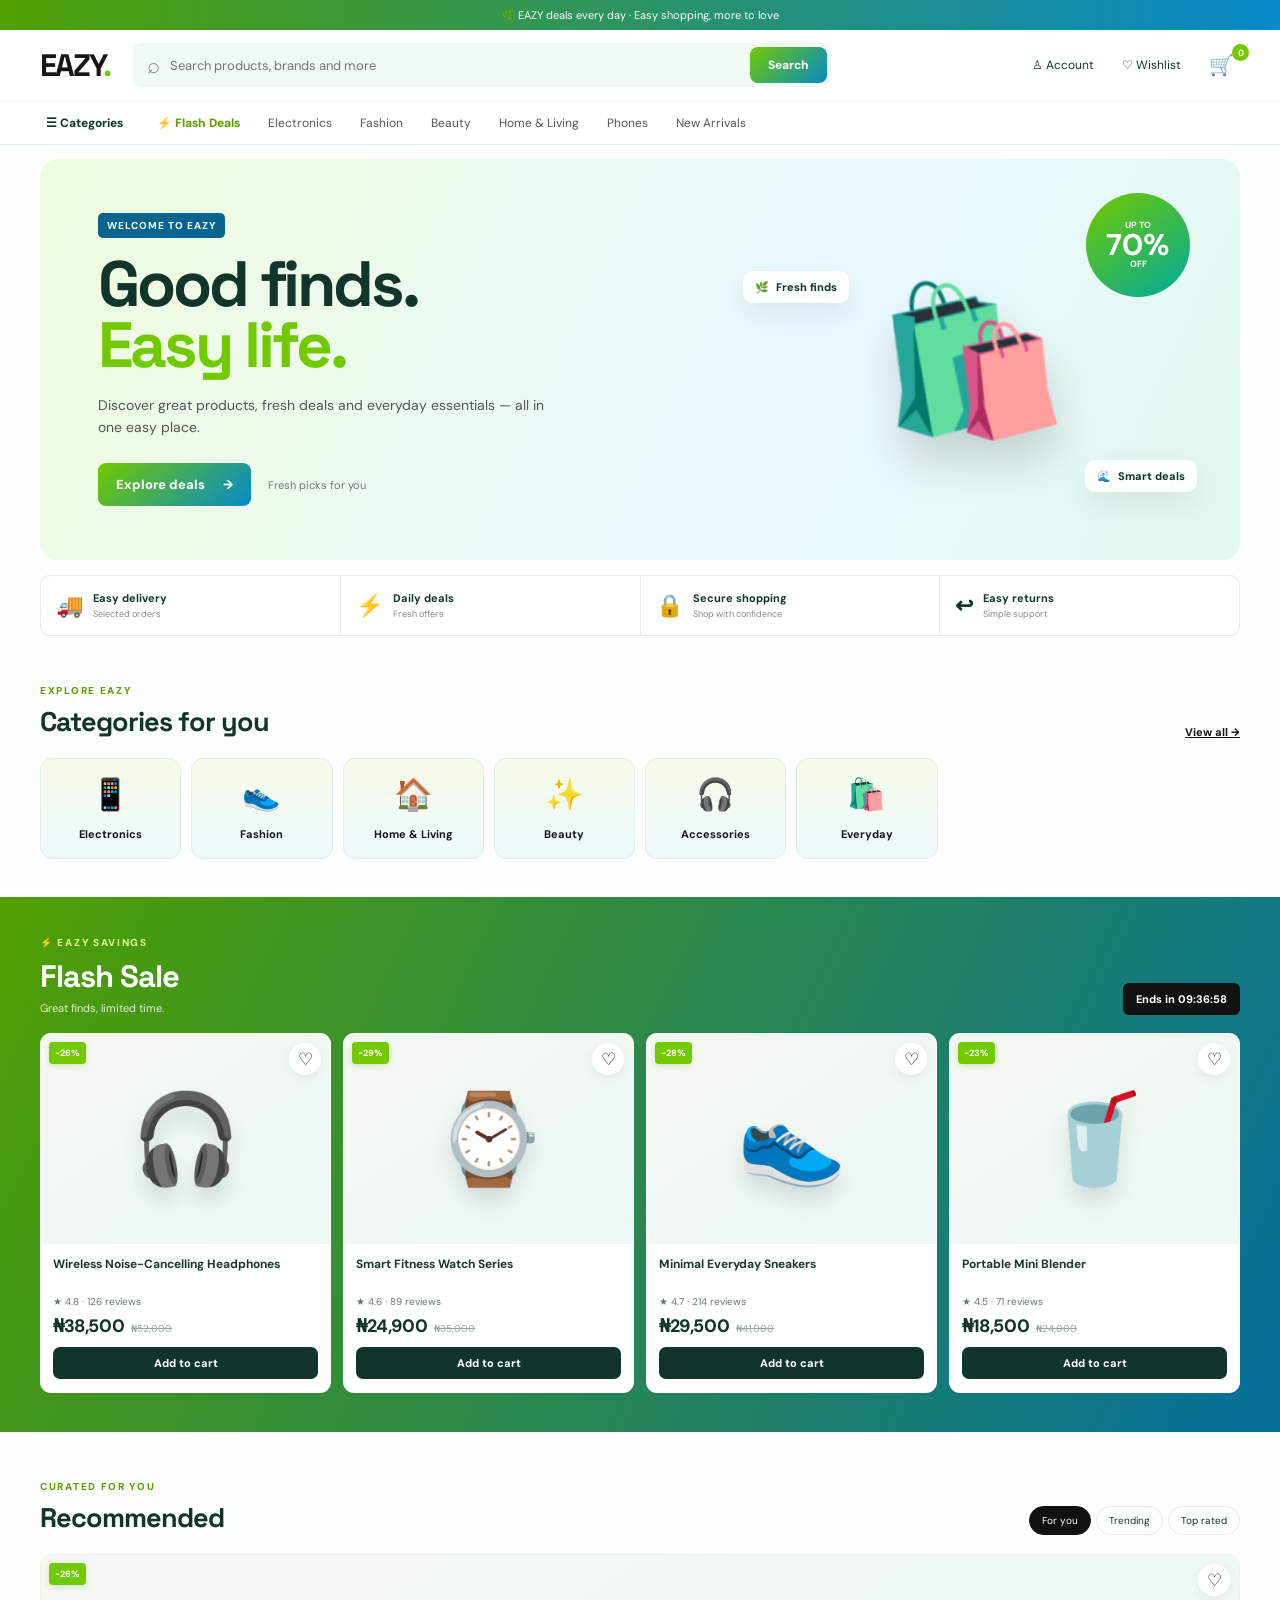
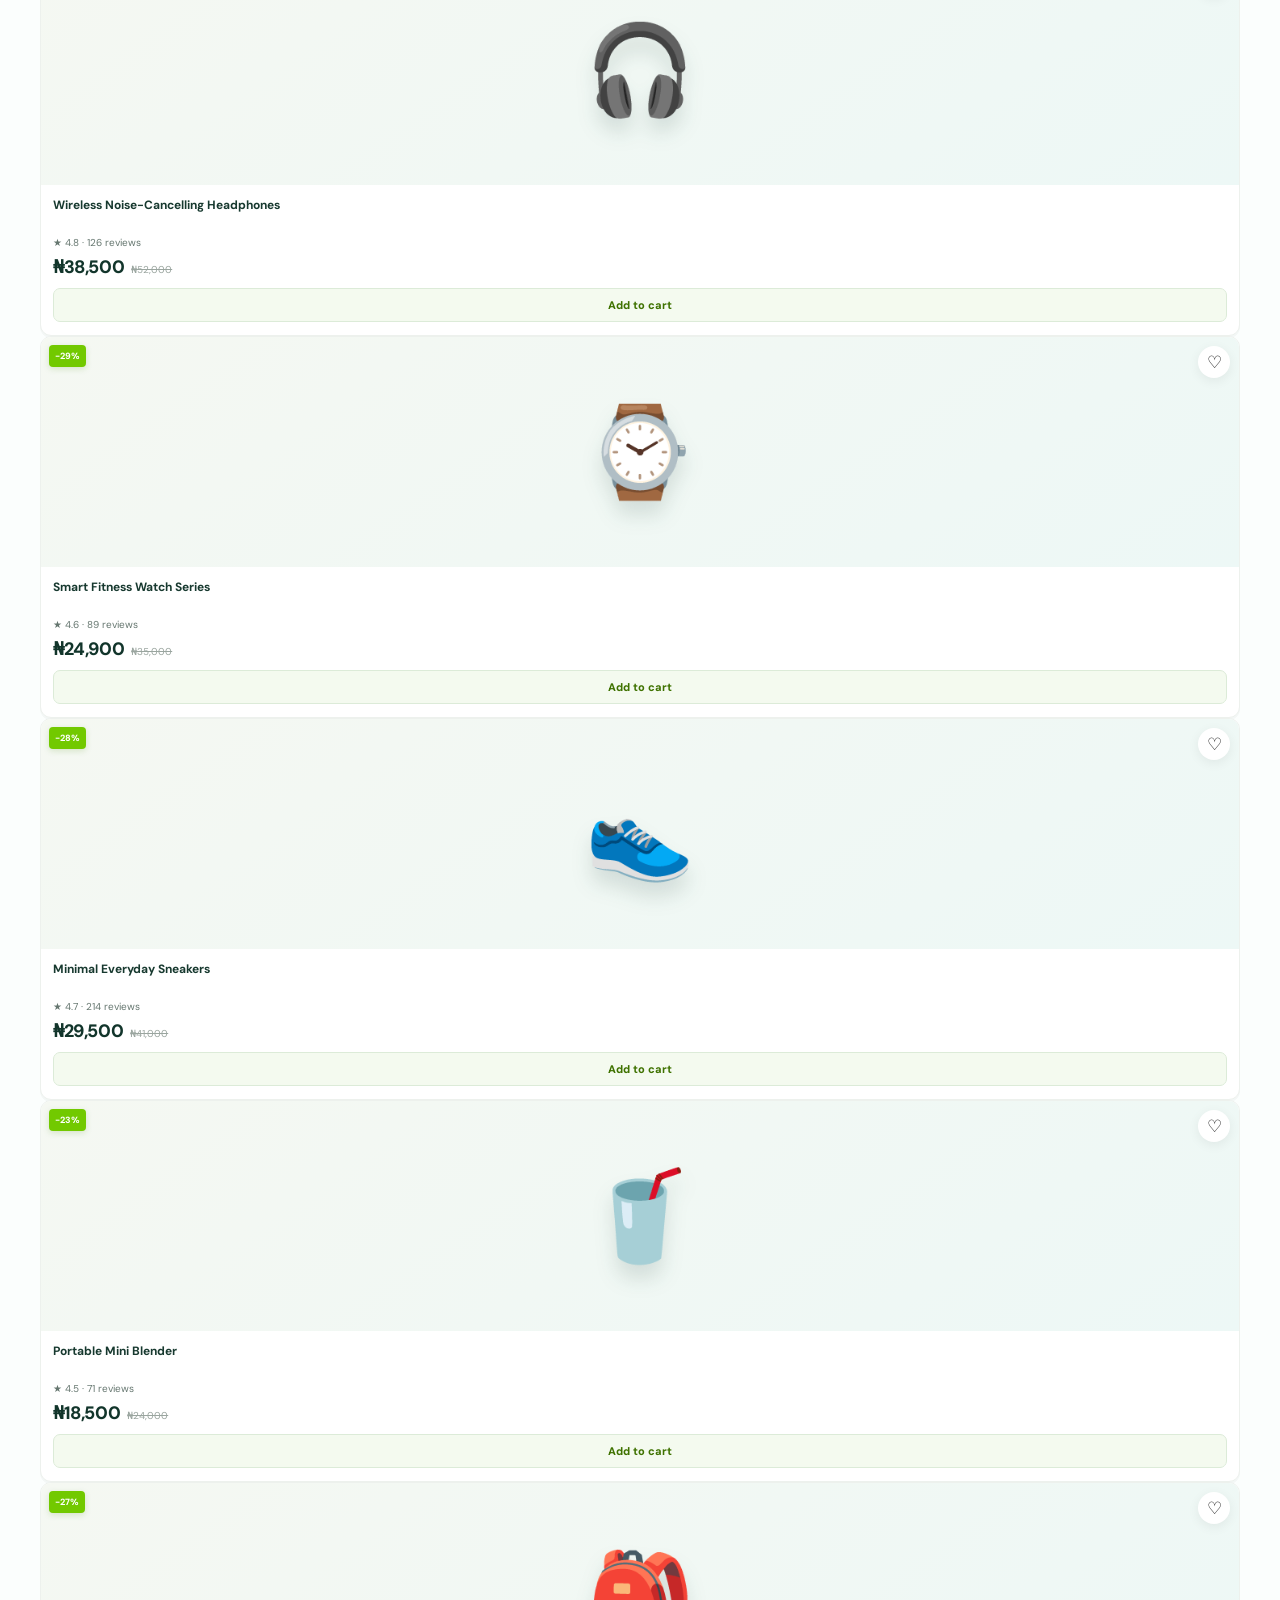
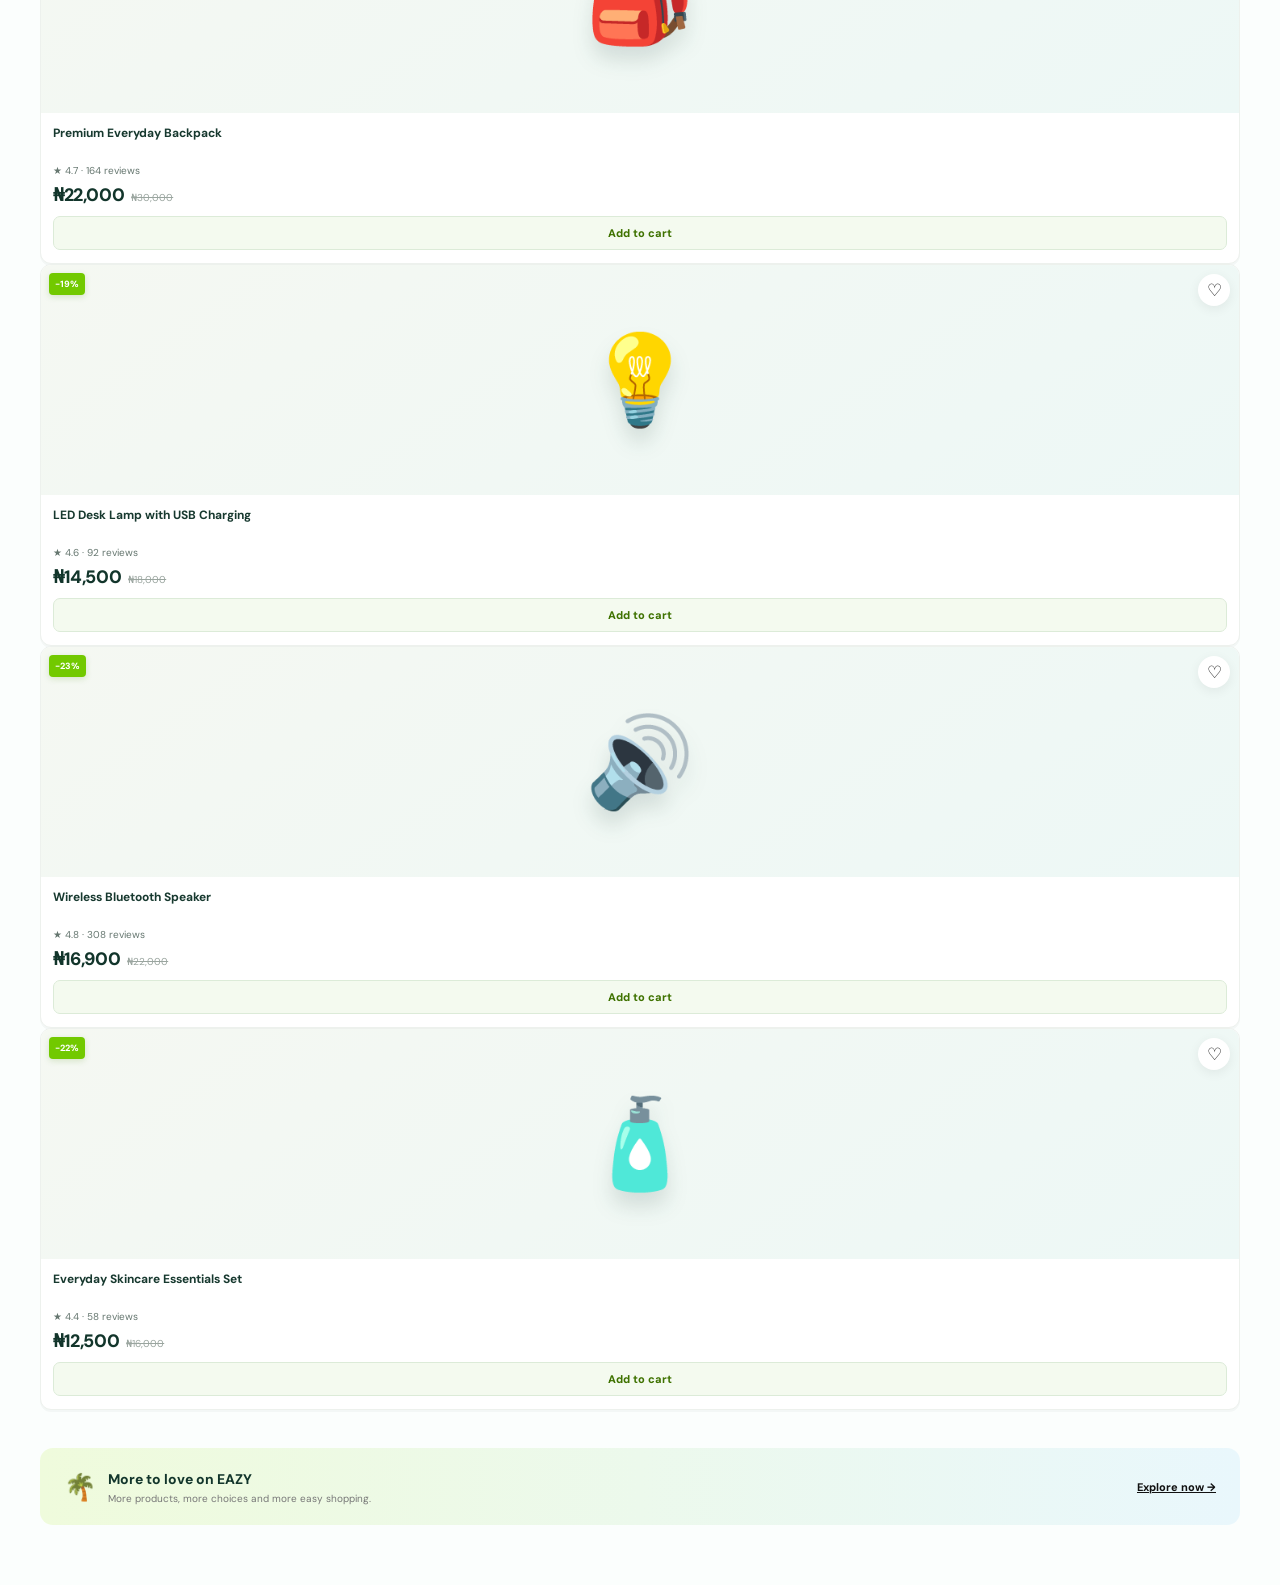
==== commit c265fe00: "Integrate EAZY hybrid product card styling" ====
--- a/index.html
+++ b/index.html
@@ -2,11 +2,11 @@
 <html lang="en">
 <head>
   <meta charset="UTF-8"><meta name="viewport" content="width=device-width, initial-scale=1.0">
-  <meta name="theme-color" content="#16a05d"><meta name="description" content="EAZY — discover products, deals and easy shopping.">
+  <meta name="theme-color" content="#72c900"><meta name="description" content="EAZY — discover products, deals and easy shopping.">
   <title>EAZY — Shop Easy</title>
   <link rel="preconnect" href="https://fonts.googleapis.com"><link rel="preconnect" href="https://fonts.gstatic.com" crossorigin>
   <link href="https://fonts.googleapis.com/css2?family=DM+Sans:wght@400;500;600;700;800&family=Space+Grotesk:wght@500;600;700&display=swap" rel="stylesheet">
-  <link rel="stylesheet" href="css/eazy.css"><link rel="stylesheet" href="css/tropical.css">
+  <link rel="stylesheet" href="css/eazy.css"><link rel="stylesheet" href="css/tropical.css"><link rel="stylesheet" href="css/product-hybrid.css">
 </head>
 <body>
   <div class="top-strip">🌿 EAZY deals every day · Easy shopping, more to love</div>
--- a/css/tropical.css
+++ b/css/tropical.css
@@ -1 +1 @@
-body{background:#fbfefd;color:#10342b}.top-strip{background:linear-gradient(90deg,#087744,#05658f)}.site-header{border-bottom-color:#dcefe8}.logo span{color:#16a05d}.search-wrap{background:#f0f8f5}.search-wrap:focus-within{border-color:#16a05d}.search-wrap button,.primary-btn{background:linear-gradient(135deg,#16a05d,#0788c9)}.search-wrap button:hover,.primary-btn:hover{background:linear-gradient(135deg,#087744,#05658f)}.nav-inner a:first-of-type,.eyebrow{color:#16a05d}.hero{background:linear-gradient(115deg,#e8f9ef,#e9f8ff 62%,#dff5f0)}.hero h1 strong{color:#16a05d}.hero-kicker{background:#05658f}.hero-burst{background:linear-gradient(145deg,#16a05d,#00a99a)}.category-card{background:linear-gradient(180deg,#f1fbf6,#eef9fd);border-color:#dcefe8}.category-card:hover{background:#fff}.deal-section{background:linear-gradient(115deg,#087744,#05658f)}.deal-heading .eyebrow{color:#9df0c4}.discount{background:#16a05d}.heart.active{color:#16a05d}.add-btn:hover{background:#16a05d}.deal-section .add-btn{background:#10342b}.promo-strip{background:linear-gradient(90deg,#e9f9f0,#e9f7fc)}.bottom-nav .active{color:#16a05d}.cart-btn b,.bottom-nav b{background:#16a05d}+body{background:#fbfefd;color:#12352b}.top-strip{background:linear-gradient(90deg,#4f9f00,#0788c9)}.site-header{border-bottom-color:#dcefe8}.logo span{color:#72c900}.search-wrap{background:#f1f9f4}.search-wrap:focus-within{border-color:#72c900}.search-wrap button,.primary-btn{background:linear-gradient(135deg,#72c900,#0788c9)}.search-wrap button:hover,.primary-btn:hover{background:linear-gradient(135deg,#5a9f00,#05658f)}.nav-inner a:first-of-type,.eyebrow{color:#5f9f00}.hero{background:linear-gradient(115deg,#effbdd,#e9f8ff 62%,#e2f8ee)}.hero h1 strong{color:#72c900}.hero-kicker{background:#05658f}.hero-burst{background:linear-gradient(145deg,#72c900,#00a99a)}.category-card{background:linear-gradient(180deg,#f5fbe9,#eef9fd);border-color:#dcefe8}.category-card:hover{background:#fff}.deal-section{background:linear-gradient(115deg,#4f9f00,#056f9c)}.deal-heading .eyebrow{color:#d7ff9a}.discount{background:#72c900}.heart.active{color:#65ad00}.add-btn:hover{background:#72c900}.deal-section .add-btn{background:#12352b}.promo-strip{background:linear-gradient(90deg,#effbdc,#e9f7fc)}.bottom-nav .active{color:#72c900}.cart-btn b,.bottom-nav b{background:#72c900}
--- a/css/product-hybrid.css
+++ b/css/product-hybrid.css
@@ -0,0 +1 @@
+.product-card{box-shadow:0 2px 0 rgba(18,53,43,.03);border:1px solid #edf1ed;transition:transform .2s,box-shadow .2s,border-color .2s}.product-card:hover{transform:translateY(-3px);box-shadow:0 12px 28px rgba(18,53,43,.10);border-color:#dcebd8}.product-image{background:linear-gradient(145deg,#f5f8f2,#edf8f6);height:230px}.product-image>span:last-child{font-size:88px;filter:drop-shadow(0 14px 10px rgba(18,53,43,.13))}.discount{background:#72c900;box-shadow:0 2px 6px rgba(74,140,0,.18)}.product-info{padding:12px 12px 13px}.product-name{font-size:12px;font-weight:700;color:#17392f}.rating{font-size:10px;color:#65766f}.rating strong{color:#f4a900}.sold{color:#87948e}.price-row{align-items:baseline;margin-top:4px}.price{font-size:18px;color:#12352b;letter-spacing:-.4px}.old-price{font-size:10px;color:#9aa59f}.add-btn{border:1px solid #dcebd8;background:#f4faef;color:#3f7200;transition:.2s}.add-btn:hover{background:#72c900;border-color:#72c900;color:#fff}.heart{width:32px;height:32px;top:9px;right:9px}.heart.active{color:#65ad00}.deal-section .product-card{border-color:rgba(255,255,255,.35)}.deal-section .product-image{height:210px}.deal-section .price{color:#12352b}.deal-section .add-btn{border:0}.deal-section .add-btn:hover{background:#72c900}.product-grid{grid-template-columns:repeat(4,1fr);gap:14px}@media(max-width:900px){.product-grid{grid-template-columns:repeat(3,1fr)}}@media(max-width:640px){.product-grid{grid-template-columns:repeat(2,1fr);gap:8px}.product-image{height:175px}.product-image>span:last-child{font-size:62px}.product-info{padding:9px}.price{font-size:15px}.product-name{font-size:11px}.deal-section .product-image{height:150px}}
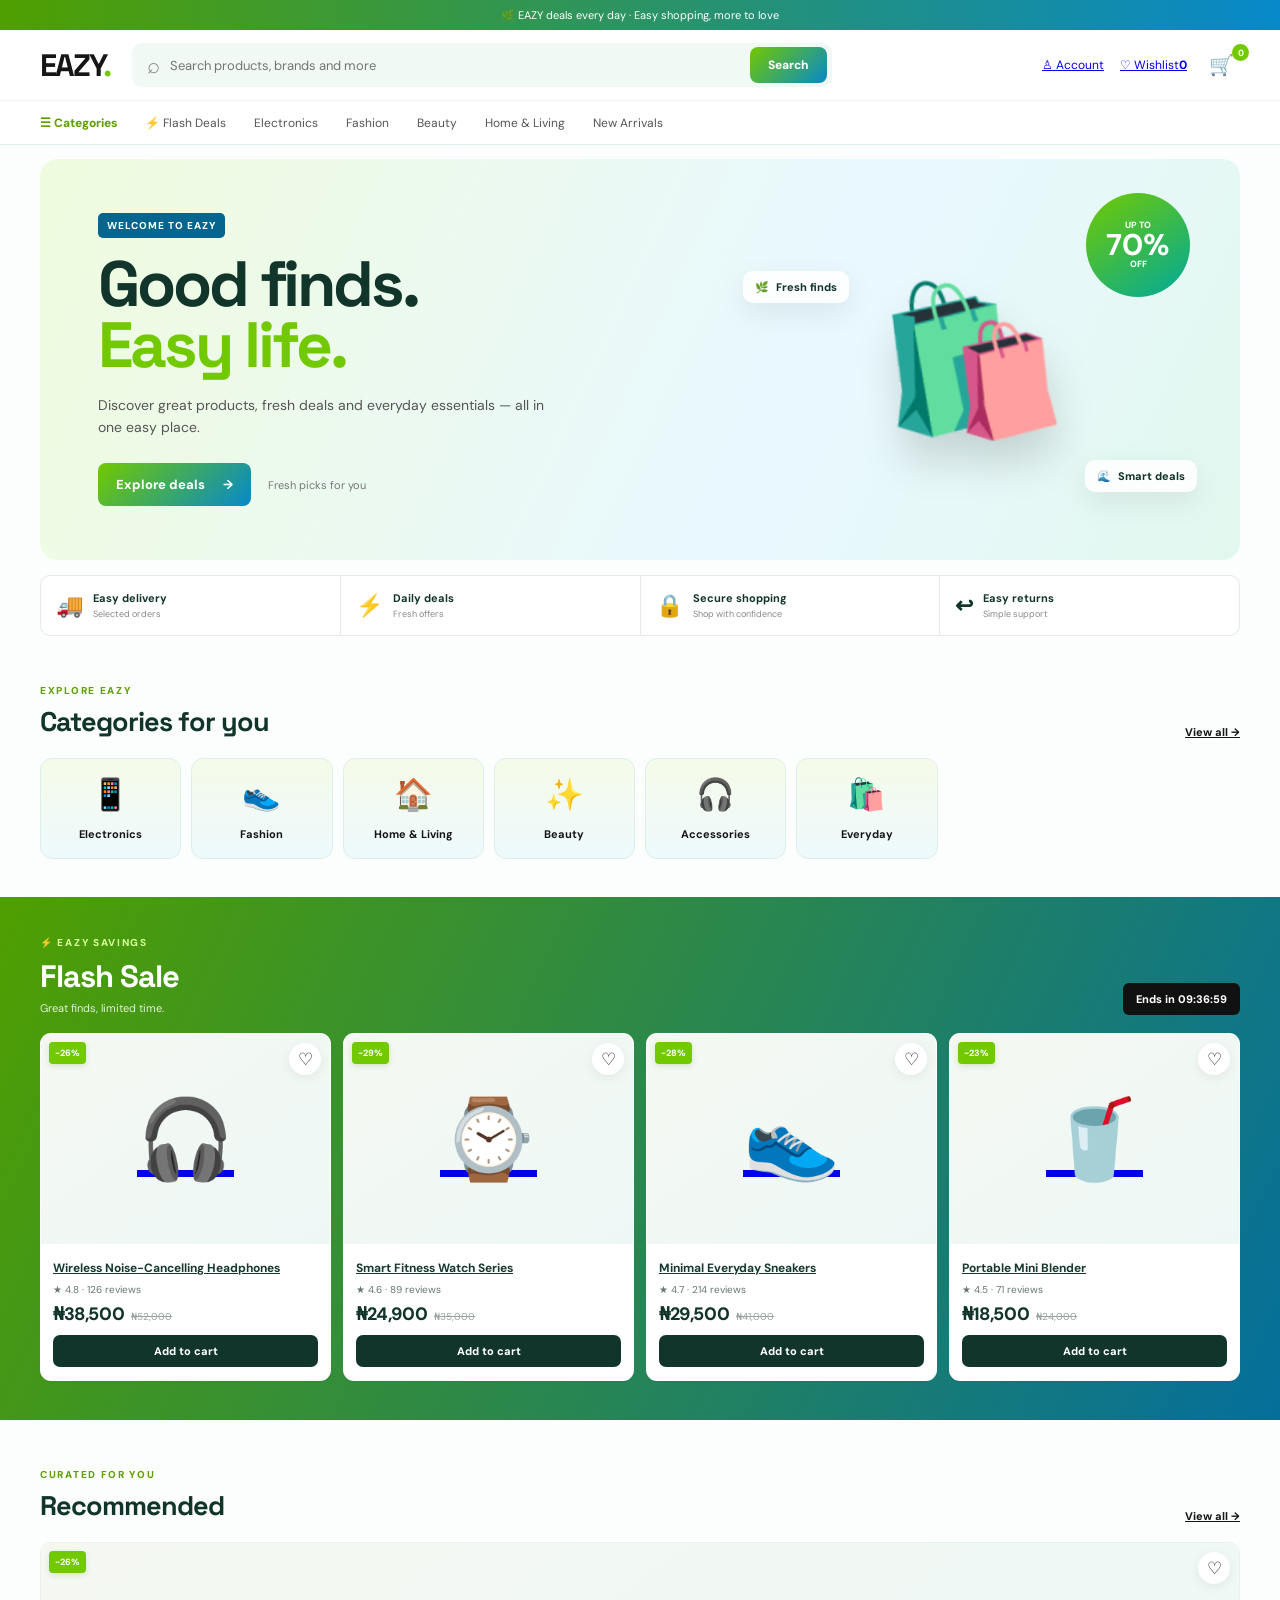
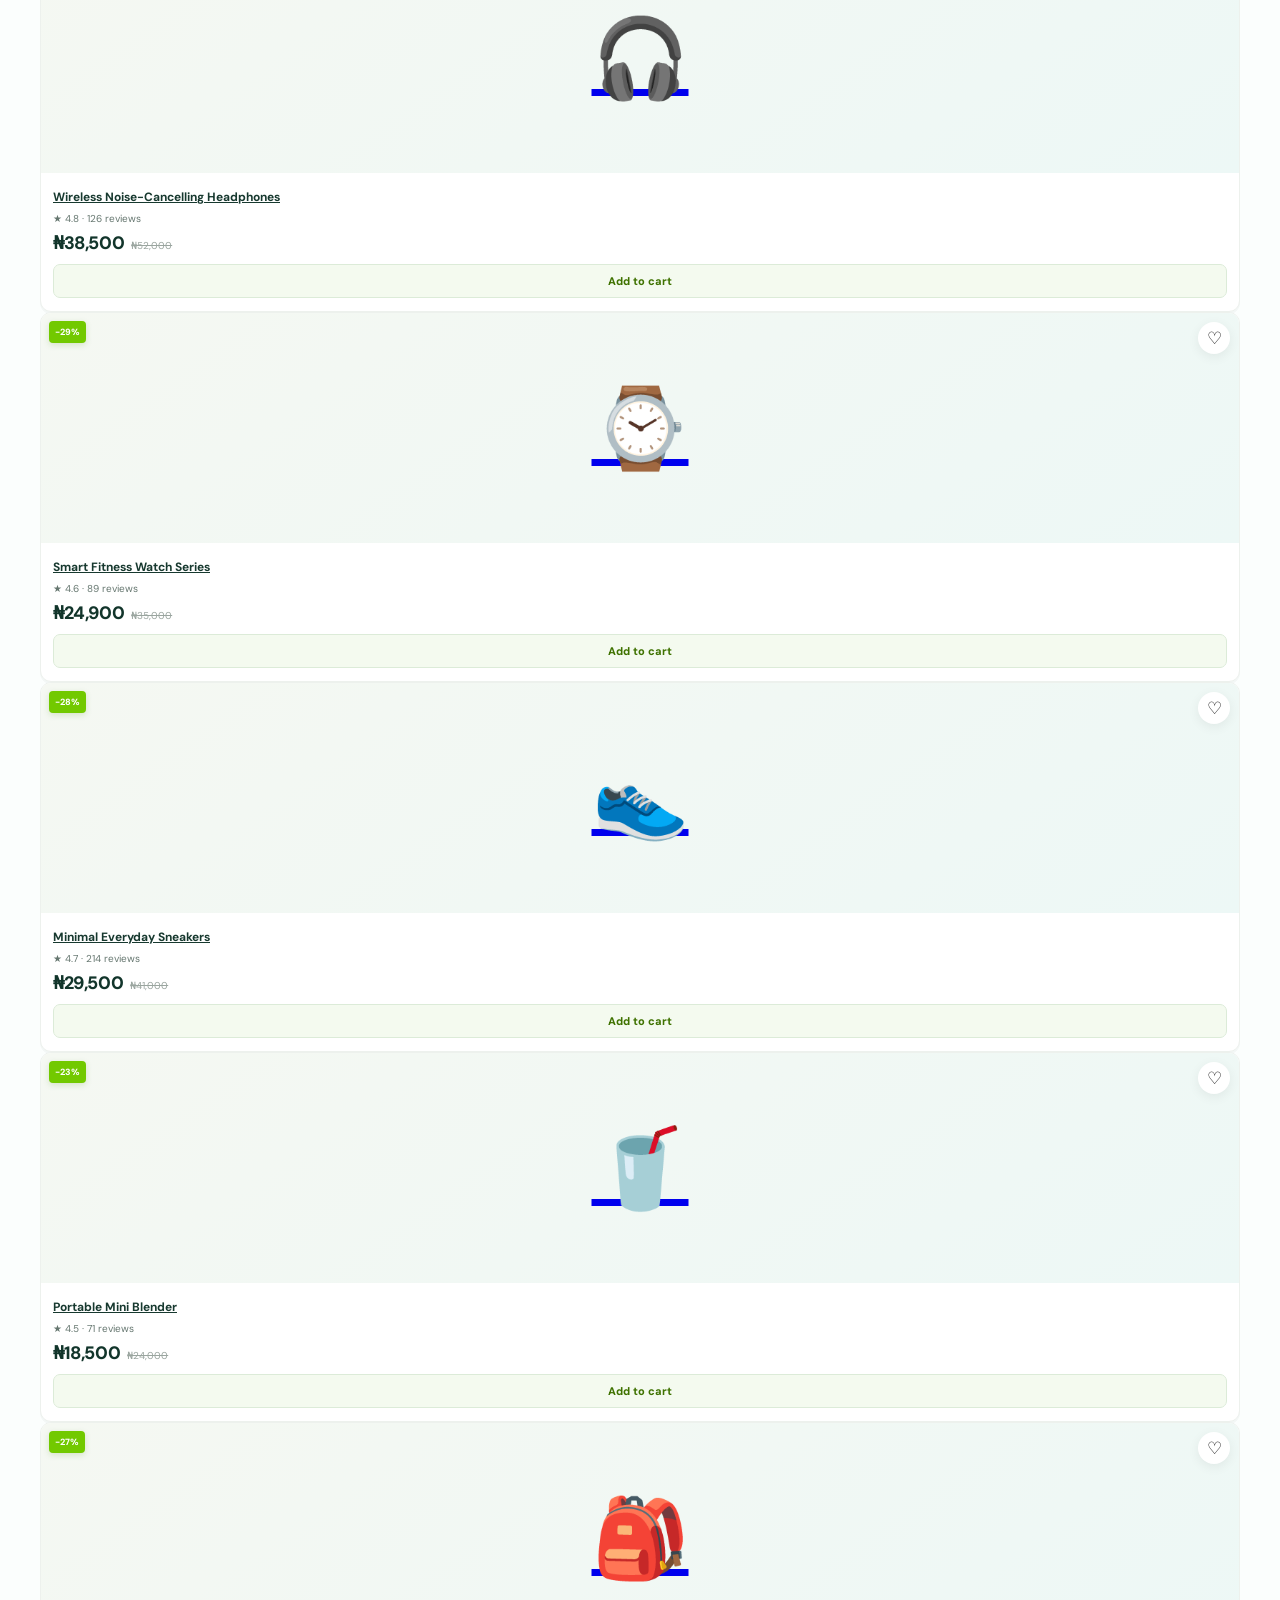
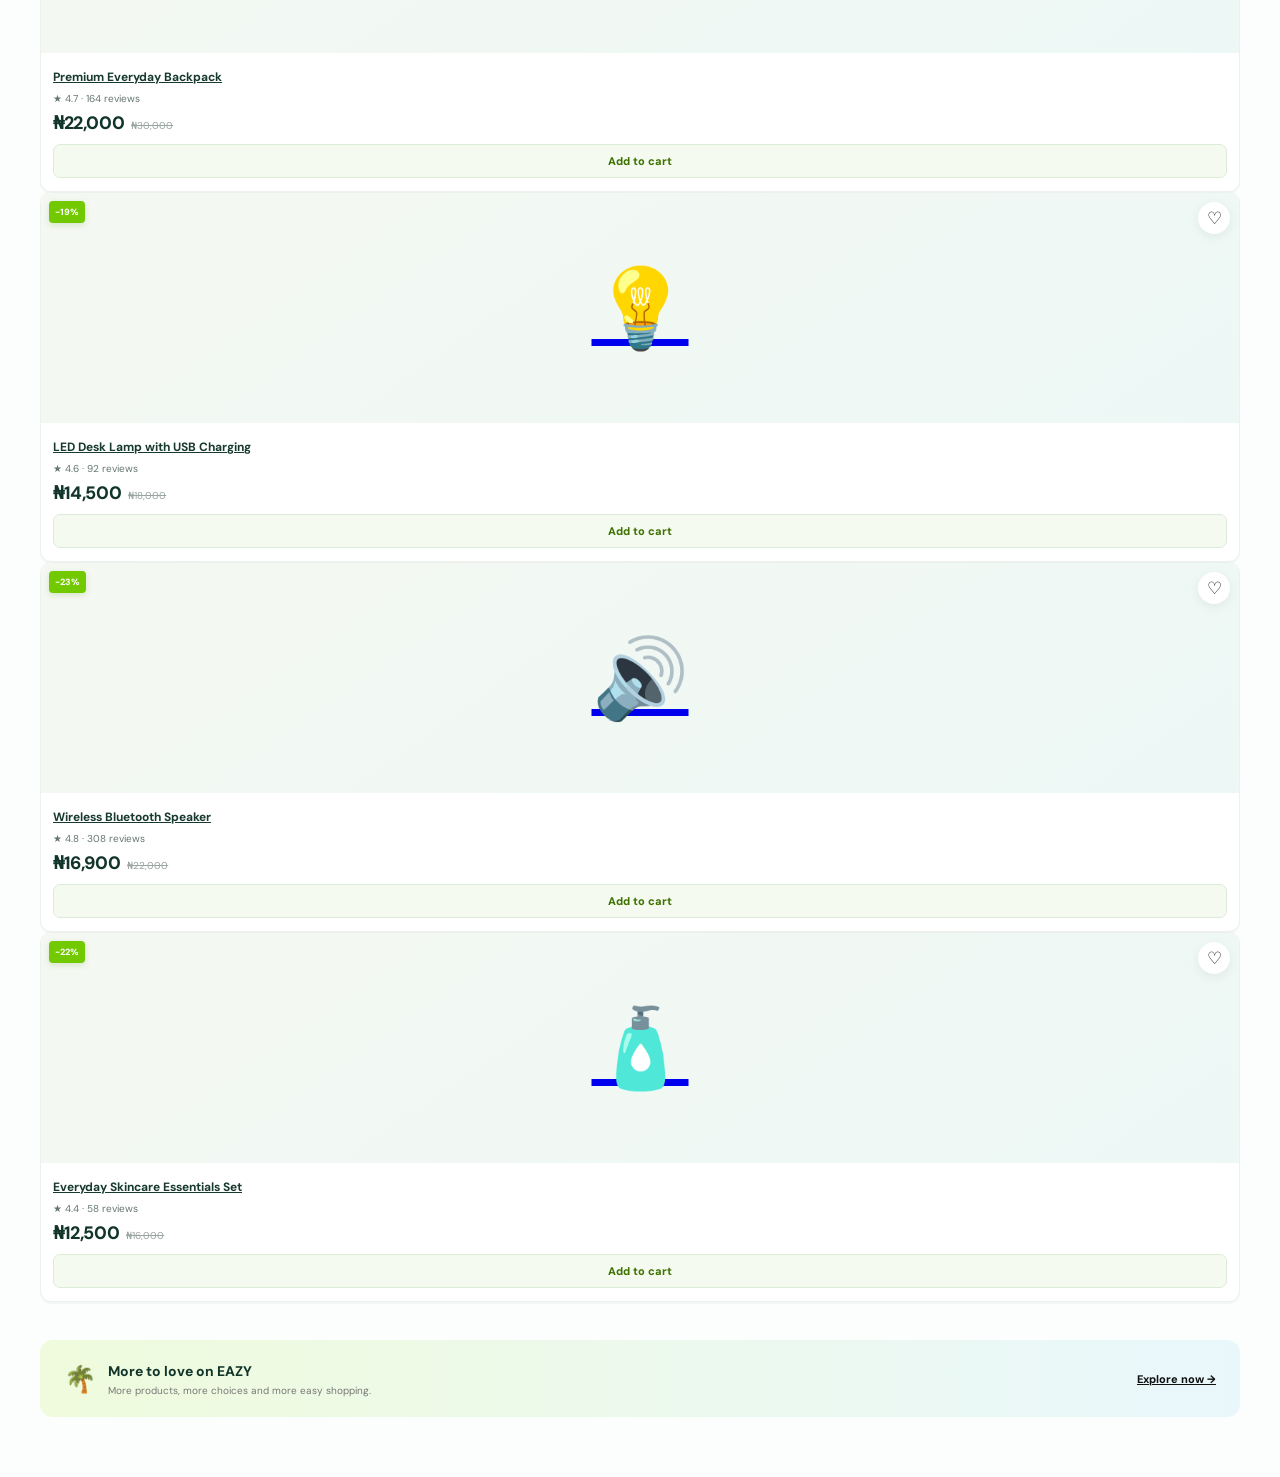
==== commit 6eaf3f6c: "fix: connect home navigation to shared routing" ====
--- a/index.html
+++ b/index.html
@@ -1,25 +1 @@
-<!doctype html>
-<html lang="en">
-<head>
-  <meta charset="UTF-8"><meta name="viewport" content="width=device-width, initial-scale=1.0">
-  <meta name="theme-color" content="#72c900"><meta name="description" content="EAZY — discover products, deals and easy shopping.">
-  <title>EAZY — Shop Easy</title>
-  <link rel="preconnect" href="https://fonts.googleapis.com"><link rel="preconnect" href="https://fonts.gstatic.com" crossorigin>
-  <link href="https://fonts.googleapis.com/css2?family=DM+Sans:wght@400;500;600;700;800&family=Space+Grotesk:wght@500;600;700&display=swap" rel="stylesheet">
-  <link rel="stylesheet" href="css/eazy.css"><link rel="stylesheet" href="css/tropical.css"><link rel="stylesheet" href="css/product-hybrid.css">
-</head>
-<body>
-  <div class="top-strip">🌿 EAZY deals every day · Easy shopping, more to love</div>
-  <header class="site-header"><div class="header-main container"><button class="icon-btn mobile-menu" aria-label="Open menu">☰</button><a class="logo" href="index.html">EAZY<span>.</span></a><div class="search-wrap"><span class="search-icon">⌕</span><input id="searchInput" type="search" placeholder="Search products, brands and more" autocomplete="off"><button id="searchButton">Search</button></div><div class="header-actions"><button class="header-link" id="accountBtn">♙ <span>Account</span></button><button class="header-link" id="wishlistBtn">♡ <span>Wishlist</span></button><button class="cart-btn" id="cartBtn">🛒<b id="cartCount">0</b></button></div></div><nav class="category-nav"><div class="container nav-inner"><button class="all-categories">☰ Categories</button><a href="#deals">⚡ Flash Deals</a><a href="#categories">Electronics</a><a href="#categories">Fashion</a><a href="#categories">Beauty</a><a href="#categories">Home & Living</a><a href="#categories">Phones</a><a href="#products">New Arrivals</a></div></nav></header>
-  <main>
-    <section class="hero container"><div class="hero-copy"><span class="hero-kicker">WELCOME TO EAZY</span><h1>Good finds.<br><strong>Easy life.</strong></h1><p>Discover great products, fresh deals and everyday essentials — all in one easy place.</p><div class="hero-actions"><a class="primary-btn" href="#deals">Explore deals <span>→</span></a><span class="hero-note">Fresh picks for you</span></div></div><div class="hero-art"><div class="hero-burst"><small>UP TO</small><strong>70%</strong><small>OFF</small></div><div class="hero-product">🛍️</div><div class="floating-card card-one">🌿 <span>Fresh finds</span></div><div class="floating-card card-two">🌊 <span>Smart deals</span></div></div></section>
-    <section class="quick-links container"><div><b>🚚</b><span><strong>Easy delivery</strong><small>Selected orders</small></span></div><div><b>⚡</b><span><strong>Daily deals</strong><small>Fresh offers</small></span></div><div><b>🔒</b><span><strong>Secure shopping</strong><small>Shop with confidence</small></span></div><div><b>↩</b><span><strong>Easy returns</strong><small>Simple support</small></span></div></section>
-    <section class="section container" id="categories"><div class="section-heading"><div><p class="eyebrow">EXPLORE EAZY</p><h2>Categories for you</h2></div><a href="#products">View all →</a></div><div class="category-grid" id="categoryGrid"></div></section>
-    <section class="deal-section" id="deals"><div class="container"><div class="deal-heading"><div><p class="eyebrow">⚡ EAZY SAVINGS</p><h2>Flash Sale</h2><p>Great finds, limited time.</p></div><div class="countdown" id="countdown">Ends soon</div></div><div class="deal-scroll" id="dealGrid"></div></div></section>
-    <section class="section container" id="products"><div class="section-heading"><div><p class="eyebrow">CURATED FOR YOU</p><h2>Recommended</h2></div><div class="filter-pills"><button class="active">For you</button><button>Trending</button><button>Top rated</button></div></div><div class="product-grid" id="productGrid"></div></section>
-    <section class="promo-strip container"><div><span>🌴</span><div><strong>More to love on EAZY</strong><p>More products, more choices and more easy shopping.</p></div></div><a href="#products">Explore now →</a></section><div class="bottom-space"></div>
-  </main>
-  <nav class="bottom-nav"><a class="active" href="#">⌂<span>Home</span></a><a href="#categories">▦<span>Categories</span></a><button id="bottomCart">🛒<span>Cart</span><b id="bottomCartCount">0</b></button><a href="#deals">⚡<span>Deals</span></a><button id="bottomAccount">♙<span>Me</span></button></nav>
-  <div class="drawer-backdrop" id="drawerBackdrop"></div><aside class="cart-drawer" id="cartDrawer"><div class="drawer-head"><h2>Your cart</h2><button id="closeCart">×</button></div><div id="cartItems" class="cart-items"></div><div class="cart-footer"><div><span>Subtotal</span><strong id="cartTotal">₦0</strong></div><button class="primary-btn full">Checkout <span>→</span></button></div></aside><div class="toast" id="toast"></div>
-  <script src="js/data.js"></script><script src="js/app.js"></script>
-</body></html>
+<!doctype html><html lang="en"><head><meta charset="UTF-8"><meta name="viewport" content="width=device-width, initial-scale=1.0"><meta name="theme-color" content="#72c900"><meta name="description" content="EAZY — discover products, deals and easy shopping."><title>EAZY — Shop Easy</title><link rel="preconnect" href="https://fonts.googleapis.com"><link rel="preconnect" href="https://fonts.gstatic.com" crossorigin><link href="https://fonts.googleapis.com/css2?family=DM+Sans:wght@400;500;600;700;800&family=Space+Grotesk:wght@500;600;700&display=swap" rel="stylesheet"><link rel="stylesheet" href="css/eazy.css"><link rel="stylesheet" href="css/tropical.css"><link rel="stylesheet" href="css/product-hybrid.css"></head><body><div class="top-strip">🌿 EAZY deals every day · Easy shopping, more to love</div><header class="site-header"><div class="header-main container"><button class="icon-btn mobile-menu" aria-label="Open menu">☰</button><a class="logo" href="index.html">EAZY<span>.</span></a><div class="search-wrap"><span class="search-icon">⌕</span><input id="searchInput" type="search" placeholder="Search products, brands and more" autocomplete="off"><button id="searchButton">Search</button></div><div class="header-actions"><a class="header-link" id="accountBtn" href="account.html">♙ <span>Account</span></a><a class="header-link" id="wishlistBtn" href="wishlist.html">♡ <span>Wishlist</span><b id="wishlistCount" data-wishlist-badge>0</b></a><button class="cart-btn" id="cartBtn">🛒<b id="cartCount">0</b></button></div></div><nav class="category-nav"><div class="container nav-inner"><a href="category.html">☰ Categories</a><a href="#deals">⚡ Flash Deals</a><a href="category.html?cat=Electronics">Electronics</a><a href="category.html?cat=Fashion">Fashion</a><a href="category.html?cat=Beauty">Beauty</a><a href="category.html?cat=Home%20%26%20Living">Home & Living</a><a href="category.html">New Arrivals</a></div></nav></header><main><section class="hero container"><div class="hero-copy"><span class="hero-kicker">WELCOME TO EAZY</span><h1>Good finds.<br><strong>Easy life.</strong></h1><p>Discover great products, fresh deals and everyday essentials — all in one easy place.</p><div class="hero-actions"><a class="primary-btn" href="#deals">Explore deals <span>→</span></a><span class="hero-note">Fresh picks for you</span></div></div><div class="hero-art"><div class="hero-burst"><small>UP TO</small><strong>70%</strong><small>OFF</small></div><div class="hero-product">🛍️</div><div class="floating-card card-one">🌿 <span>Fresh finds</span></div><div class="floating-card card-two">🌊 <span>Smart deals</span></div></div></section><section class="quick-links container"><div><b>🚚</b><span><strong>Easy delivery</strong><small>Selected orders</small></span></div><div><b>⚡</b><span><strong>Daily deals</strong><small>Fresh offers</small></span></div><div><b>🔒</b><span><strong>Secure shopping</strong><small>Shop with confidence</small></span></div><div><b>↩</b><span><strong>Easy returns</strong><small>Simple support</small></span></div></section><section class="section container" id="categories"><div class="section-heading"><div><p class="eyebrow">EXPLORE EAZY</p><h2>Categories for you</h2></div><a href="category.html">View all →</a></div><div class="category-grid" id="categoryGrid"></div></section><section class="deal-section" id="deals"><div class="container"><div class="deal-heading"><div><p class="eyebrow">⚡ EAZY SAVINGS</p><h2>Flash Sale</h2><p>Great finds, limited time.</p></div><div class="countdown" id="countdown">Ends soon</div></div><div class="deal-scroll" id="dealGrid"></div></div></section><section class="section container" id="products"><div class="section-heading"><div><p class="eyebrow">CURATED FOR YOU</p><h2>Recommended</h2></div><a href="category.html">View all →</a></div><div class="product-grid" id="productGrid"></div></section><section class="promo-strip container"><div><span>🌴</span><div><strong>More to love on EAZY</strong><p>More products, more choices and more easy shopping.</p></div></div><a href="category.html">Explore now →</a></section><div class="bottom-space"></div></main><nav class="bottom-nav"><a class="active" href="index.html">⌂<span>Home</span></a><a href="category.html">▦<span>Categories</span></a><a href="cart.html" id="bottomCart">🛒<span>Cart</span><b id="bottomCartCount">0</b></a><a href="#deals">⚡<span>Deals</span></a><a href="account.html" id="bottomAccount">♙<span>Me</span></a></nav><div class="drawer-backdrop" id="drawerBackdrop"></div><aside class="cart-drawer" id="cartDrawer"><div class="drawer-head"><h2>Your cart</h2><button id="closeCart">×</button></div><div id="cartItems" class="cart-items"></div><div class="cart-footer"><div><span>Subtotal</span><strong id="cartTotal">₦0</strong></div><button class="primary-btn full" id="cartCheckout">Checkout <span>→</span></button><a class="text-btn" href="cart.html">View full cart</a></div></aside><div class="toast" id="toast"></div><script src="js/data.js"></script><script src="js/store.js"></script><script src="js/router.js"></script><script src="js/app.js"></script></body></html>
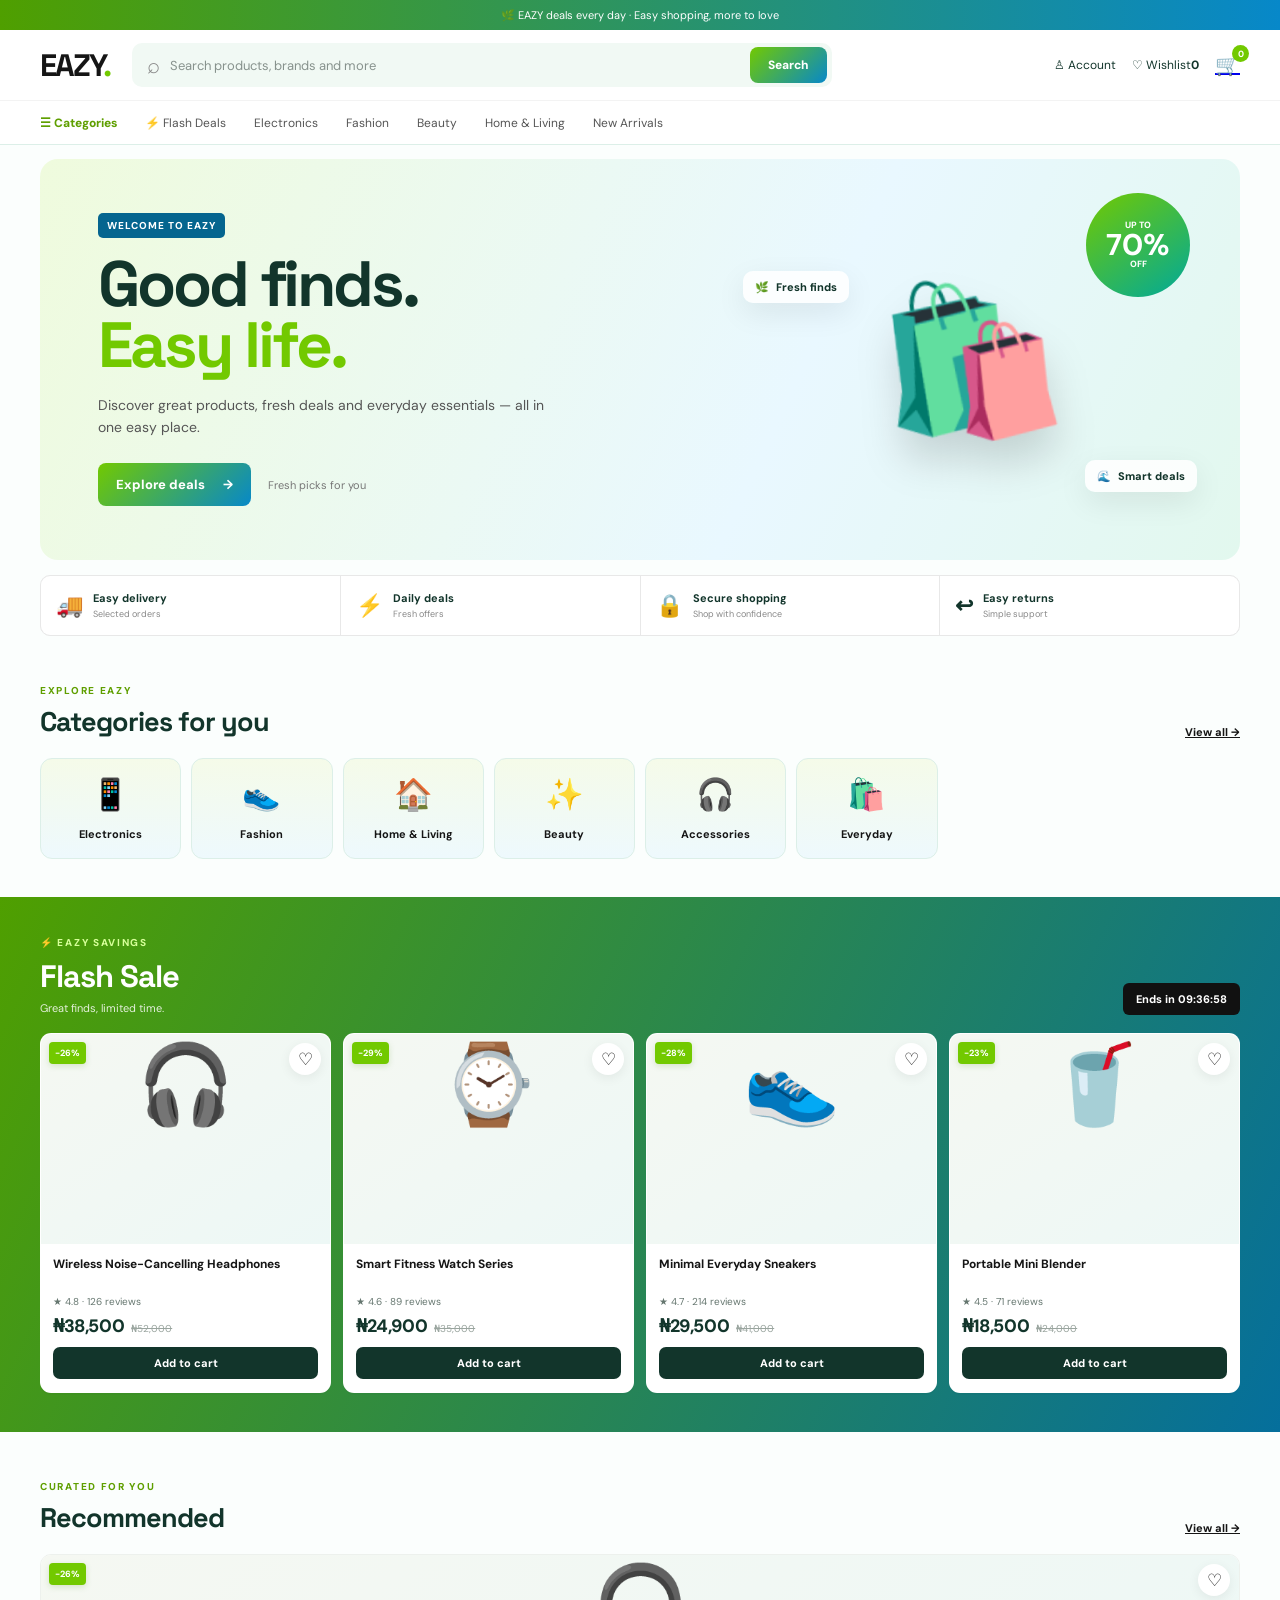
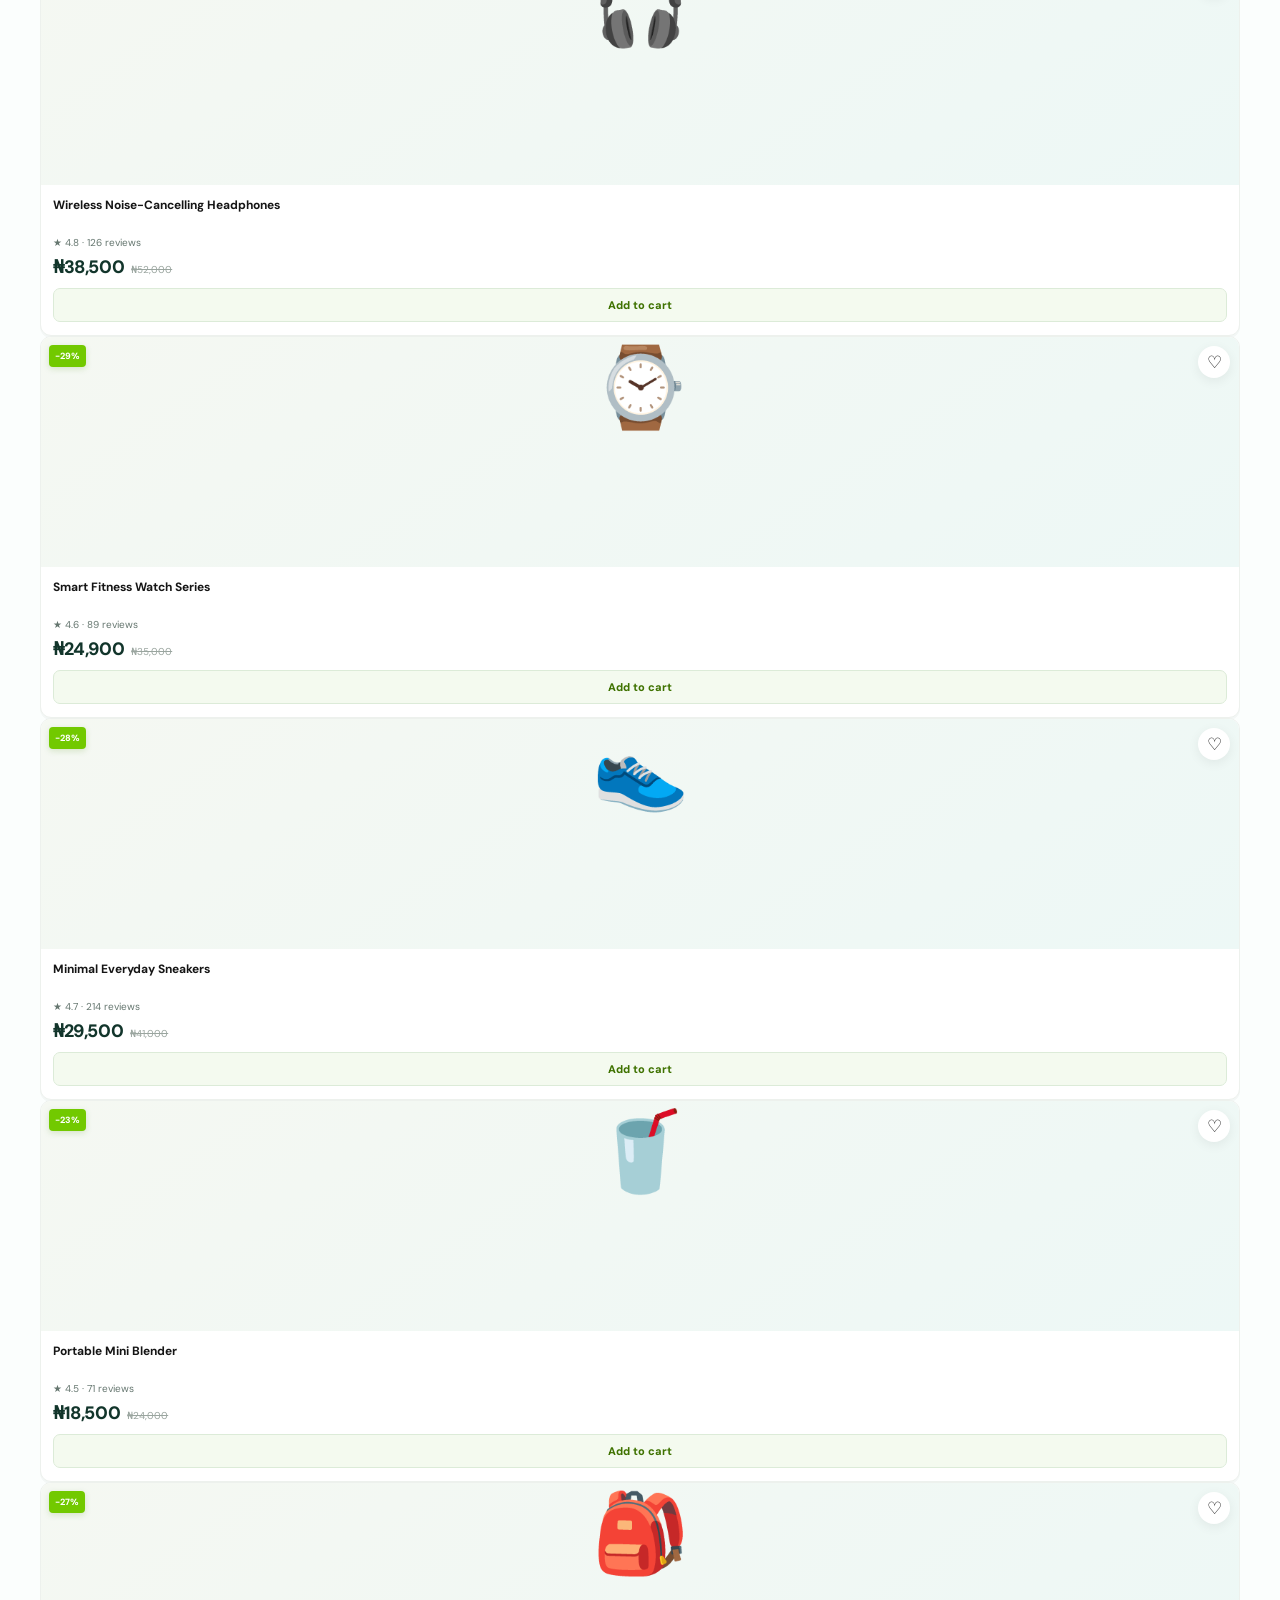
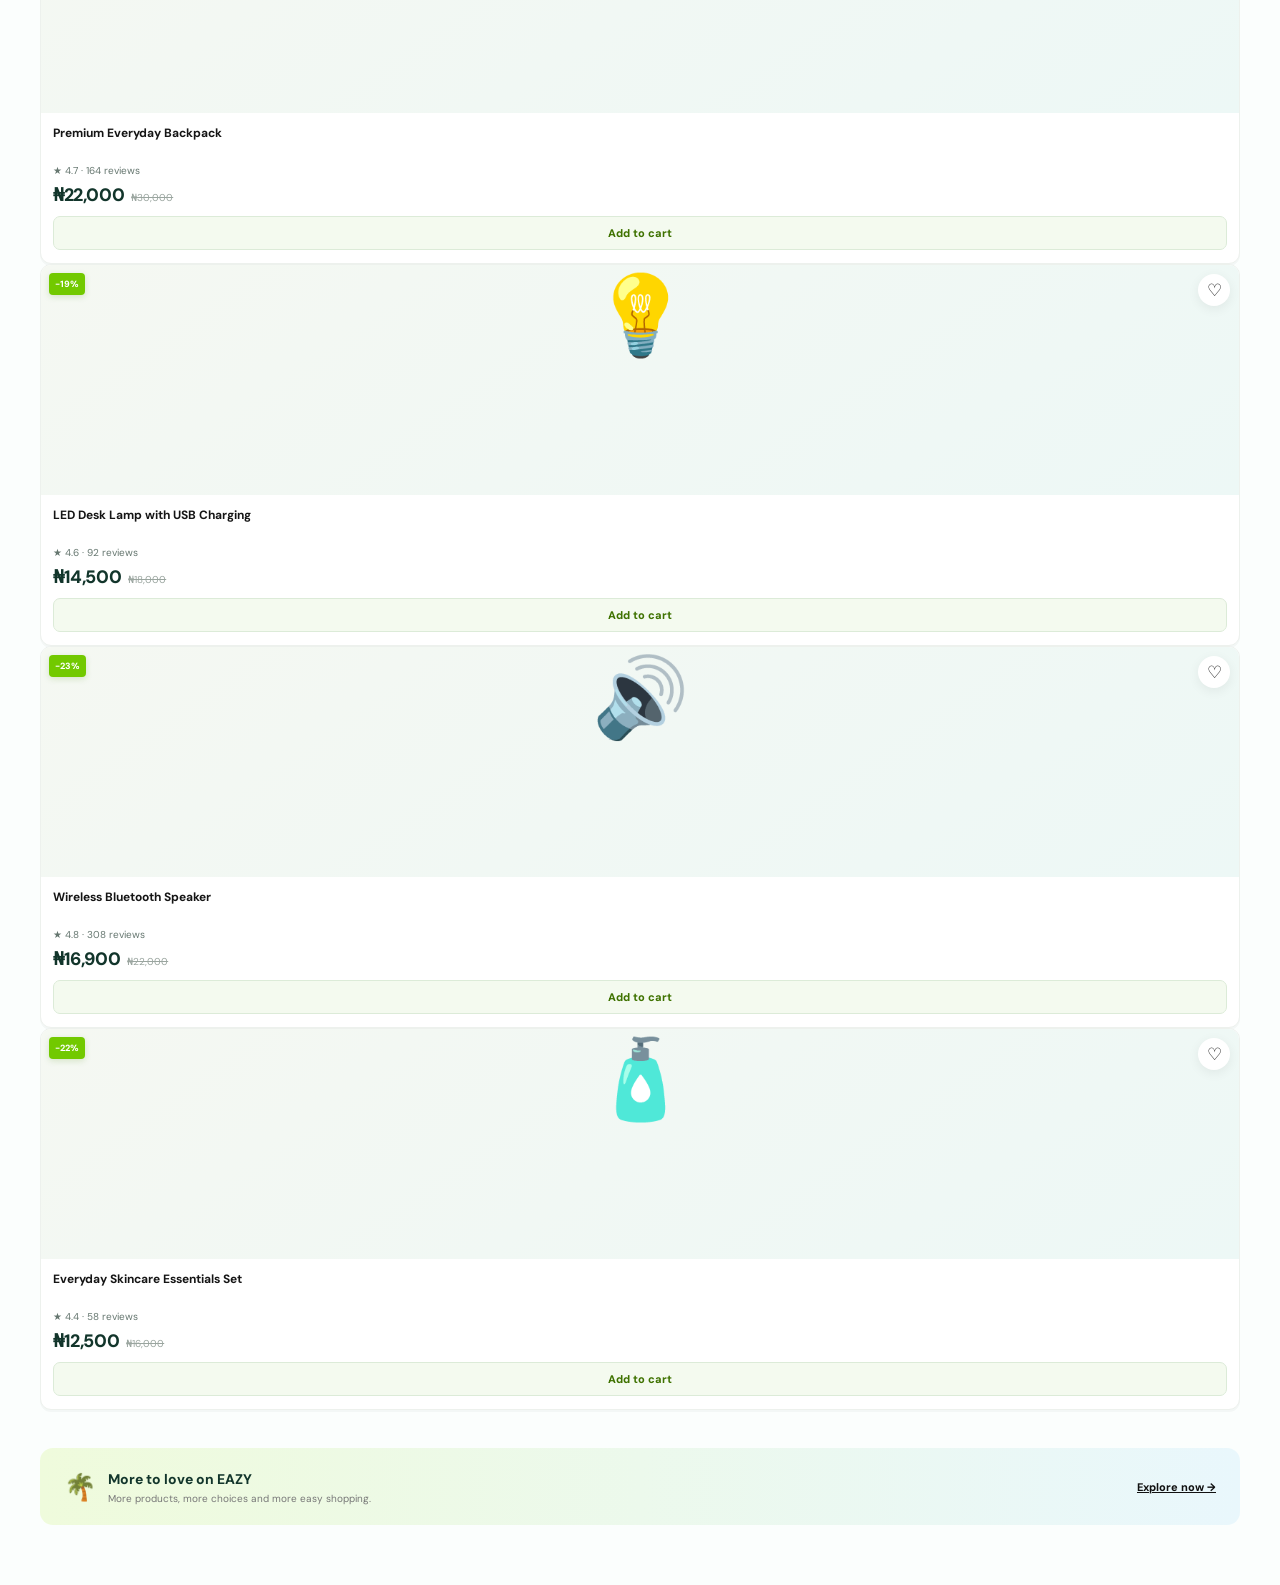
==== commit 0e713efe: "feat: polish home UI accessibility and interaction" ====
--- a/index.html
+++ b/index.html
@@ -1 +1 @@
-<!doctype html><html lang="en"><head><meta charset="UTF-8"><meta name="viewport" content="width=device-width, initial-scale=1.0"><meta name="theme-color" content="#72c900"><meta name="description" content="EAZY — discover products, deals and easy shopping."><title>EAZY — Shop Easy</title><link rel="preconnect" href="https://fonts.googleapis.com"><link rel="preconnect" href="https://fonts.gstatic.com" crossorigin><link href="https://fonts.googleapis.com/css2?family=DM+Sans:wght@400;500;600;700;800&family=Space+Grotesk:wght@500;600;700&display=swap" rel="stylesheet"><link rel="stylesheet" href="css/eazy.css"><link rel="stylesheet" href="css/tropical.css"><link rel="stylesheet" href="css/product-hybrid.css"></head><body><div class="top-strip">🌿 EAZY deals every day · Easy shopping, more to love</div><header class="site-header"><div class="header-main container"><button class="icon-btn mobile-menu" aria-label="Open menu">☰</button><a class="logo" href="index.html">EAZY<span>.</span></a><div class="search-wrap"><span class="search-icon">⌕</span><input id="searchInput" type="search" placeholder="Search products, brands and more" autocomplete="off"><button id="searchButton">Search</button></div><div class="header-actions"><a class="header-link" id="accountBtn" href="account.html">♙ <span>Account</span></a><a class="header-link" id="wishlistBtn" href="wishlist.html">♡ <span>Wishlist</span><b id="wishlistCount" data-wishlist-badge>0</b></a><button class="cart-btn" id="cartBtn">🛒<b id="cartCount">0</b></button></div></div><nav class="category-nav"><div class="container nav-inner"><a href="category.html">☰ Categories</a><a href="#deals">⚡ Flash Deals</a><a href="category.html?cat=Electronics">Electronics</a><a href="category.html?cat=Fashion">Fashion</a><a href="category.html?cat=Beauty">Beauty</a><a href="category.html?cat=Home%20%26%20Living">Home & Living</a><a href="category.html">New Arrivals</a></div></nav></header><main><section class="hero container"><div class="hero-copy"><span class="hero-kicker">WELCOME TO EAZY</span><h1>Good finds.<br><strong>Easy life.</strong></h1><p>Discover great products, fresh deals and everyday essentials — all in one easy place.</p><div class="hero-actions"><a class="primary-btn" href="#deals">Explore deals <span>→</span></a><span class="hero-note">Fresh picks for you</span></div></div><div class="hero-art"><div class="hero-burst"><small>UP TO</small><strong>70%</strong><small>OFF</small></div><div class="hero-product">🛍️</div><div class="floating-card card-one">🌿 <span>Fresh finds</span></div><div class="floating-card card-two">🌊 <span>Smart deals</span></div></div></section><section class="quick-links container"><div><b>🚚</b><span><strong>Easy delivery</strong><small>Selected orders</small></span></div><div><b>⚡</b><span><strong>Daily deals</strong><small>Fresh offers</small></span></div><div><b>🔒</b><span><strong>Secure shopping</strong><small>Shop with confidence</small></span></div><div><b>↩</b><span><strong>Easy returns</strong><small>Simple support</small></span></div></section><section class="section container" id="categories"><div class="section-heading"><div><p class="eyebrow">EXPLORE EAZY</p><h2>Categories for you</h2></div><a href="category.html">View all →</a></div><div class="category-grid" id="categoryGrid"></div></section><section class="deal-section" id="deals"><div class="container"><div class="deal-heading"><div><p class="eyebrow">⚡ EAZY SAVINGS</p><h2>Flash Sale</h2><p>Great finds, limited time.</p></div><div class="countdown" id="countdown">Ends soon</div></div><div class="deal-scroll" id="dealGrid"></div></div></section><section class="section container" id="products"><div class="section-heading"><div><p class="eyebrow">CURATED FOR YOU</p><h2>Recommended</h2></div><a href="category.html">View all →</a></div><div class="product-grid" id="productGrid"></div></section><section class="promo-strip container"><div><span>🌴</span><div><strong>More to love on EAZY</strong><p>More products, more choices and more easy shopping.</p></div></div><a href="category.html">Explore now →</a></section><div class="bottom-space"></div></main><nav class="bottom-nav"><a class="active" href="index.html">⌂<span>Home</span></a><a href="category.html">▦<span>Categories</span></a><a href="cart.html" id="bottomCart">🛒<span>Cart</span><b id="bottomCartCount">0</b></a><a href="#deals">⚡<span>Deals</span></a><a href="account.html" id="bottomAccount">♙<span>Me</span></a></nav><div class="drawer-backdrop" id="drawerBackdrop"></div><aside class="cart-drawer" id="cartDrawer"><div class="drawer-head"><h2>Your cart</h2><button id="closeCart">×</button></div><div id="cartItems" class="cart-items"></div><div class="cart-footer"><div><span>Subtotal</span><strong id="cartTotal">₦0</strong></div><button class="primary-btn full" id="cartCheckout">Checkout <span>→</span></button><a class="text-btn" href="cart.html">View full cart</a></div></aside><div class="toast" id="toast"></div><script src="js/data.js"></script><script src="js/store.js"></script><script src="js/router.js"></script><script src="js/app.js"></script></body></html>+<!doctype html><html lang="en"><head><meta charset="utf-8"><meta name="viewport" content="width=device-width,initial-scale=1"><meta name="theme-color" content="#72c900"><meta name="description" content="EAZY — discover products, deals and easy shopping."><title>EAZY — Shop Easy</title><link rel="preconnect" href="https://fonts.googleapis.com"><link rel="preconnect" href="https://fonts.gstatic.com" crossorigin><link href="https://fonts.googleapis.com/css2?family=DM+Sans:wght@400;500;600;700;800&family=Space+Grotesk:wght@500;600;700&display=swap" rel="stylesheet"><link rel="stylesheet" href="css/eazy.css"><link rel="stylesheet" href="css/tropical.css"><link rel="stylesheet" href="css/product-hybrid.css"><link rel="stylesheet" href="css/polish.css"></head><body><div class="top-strip">🌿 EAZY deals every day · Easy shopping, more to love</div><header class="site-header"><div class="header-main container"><button class="icon-btn mobile-menu" aria-label="Open menu" type="button">☰</button><a class="logo" href="index.html" aria-label="EAZY home">EAZY<span>.</span></a><div class="search-wrap" role="search"><span class="search-icon" aria-hidden="true">⌕</span><input id="searchInput" type="search" placeholder="Search products, brands and more" autocomplete="off" aria-label="Search products, brands and more"><button id="searchButton" type="button">Search</button></div><div class="header-actions"><a class="header-link" id="accountBtn" href="account.html">♙ <span>Account</span></a><a class="header-link" id="wishlistBtn" href="wishlist.html">♡ <span>Wishlist</span><b id="wishlistCount" data-wishlist-badge>0</b></a><a class="cart-btn" id="cartBtn" href="cart.html" aria-label="Cart">🛒<b id="cartCount">0</b></a></div></div><nav class="category-nav" aria-label="Primary navigation"><div class="container nav-inner"><a href="category.html">☰ Categories</a><a href="#deals">⚡ Flash Deals</a><a href="category.html?cat=Electronics">Electronics</a><a href="category.html?cat=Fashion">Fashion</a><a href="category.html?cat=Beauty">Beauty</a><a href="category.html?cat=Home%20%26%20Living">Home &amp; Living</a><a href="category.html">New Arrivals</a></div></nav></header><main><section class="hero container"><div class="hero-copy"><span class="hero-kicker">WELCOME TO EAZY</span><h1>Good finds.<br><strong>Easy life.</strong></h1><p>Discover great products, fresh deals and everyday essentials — all in one easy place.</p><div class="hero-actions"><a class="primary-btn" href="#deals">Explore deals <span>→</span></a><span class="hero-note">Fresh picks for you</span></div></div><div class="hero-art" aria-hidden="true"><div class="hero-burst"><small>UP TO</small><strong>70%</strong><small>OFF</small></div><div class="hero-product">🛍️</div><div class="floating-card card-one">🌿 <span>Fresh finds</span></div><div class="floating-card card-two">🌊 <span>Smart deals</span></div></div></section><section class="quick-links container" aria-label="EAZY benefits"><div><b>🚚</b><span><strong>Easy delivery</strong><small>Selected orders</small></span></div><div><b>⚡</b><span><strong>Daily deals</strong><small>Fresh offers</small></span></div><div><b>🔒</b><span><strong>Secure shopping</strong><small>Shop with confidence</small></span></div><div><b>↩</b><span><strong>Easy returns</strong><small>Simple support</small></span></div></section><section class="section container" id="categories"><div class="section-heading"><div><p class="eyebrow">EXPLORE EAZY</p><h2>Categories for you</h2></div><a href="category.html">View all →</a></div><div class="category-grid" id="categoryGrid"></div></section><section class="deal-section" id="deals"><div class="container"><div class="deal-heading"><div><p class="eyebrow">⚡ EAZY SAVINGS</p><h2>Flash Sale</h2><p>Great finds, limited time.</p></div><div class="countdown" id="countdown" aria-live="polite">Ends soon</div></div><div class="deal-scroll" id="dealGrid"></div></div></section><section class="section container" id="products"><div class="section-heading"><div><p class="eyebrow">CURATED FOR YOU</p><h2>Recommended</h2></div><a href="category.html">View all →</a></div><div class="product-grid" id="productGrid"></div></section><section class="promo-strip container"><div><span>🌴</span><div><strong>More to love on EAZY</strong><p>More products, more choices and more easy shopping.</p></div></div><a href="category.html">Explore now →</a></section><div class="bottom-space"></div></main><nav class="bottom-nav" aria-label="Mobile navigation"><a class="active" href="index.html">⌂<span>Home</span></a><a href="category.html">▦<span>Categories</span></a><a href="cart.html" id="bottomCart">🛒<span>Cart</span><b id="bottomCartCount">0</b></a><a href="#deals">⚡<span>Deals</span></a><a href="account.html" id="bottomAccount">♙<span>Me</span></a></nav><div class="drawer-backdrop" id="drawerBackdrop"></div><aside class="cart-drawer" id="cartDrawer" aria-label="Shopping cart"><div class="drawer-head"><h2>Your cart</h2><button id="closeCart" type="button" aria-label="Close cart">×</button></div><div id="cartItems" class="cart-items"></div><div class="cart-footer"><div><span>Subtotal</span><strong id="cartTotal">₦0</strong></div><button class="primary-btn full" id="cartCheckout" type="button">Checkout <span>→</span></button><a class="text-btn" href="cart.html">View full cart</a></div></aside><div class="toast" id="toast" role="status" aria-live="polite"></div><script src="js/data.js"></script><script src="js/store.js"></script><script src="js/router.js"></script><script src="js/app.js"></script></body></html>
--- a/css/polish.css
+++ b/css/polish.css
@@ -0,0 +1 @@
+:root{--eazy-focus:rgba(114,201,0,.28);--eazy-success:#2f7d32;--eazy-radius-sm:8px;--eazy-radius-md:12px;--eazy-radius-lg:18px}body{min-height:100vh;-webkit-font-smoothing:antialiased;text-rendering:optimizeLegibility}a,button,input,select{transition:box-shadow .18s ease,border-color .18s ease,background-color .18s ease,transform .18s ease,color .18s ease,opacity .18s ease}a:focus-visible,button:focus-visible,input:focus-visible,select:focus-visible{outline:3px solid var(--eazy-focus);outline-offset:2px}.site-header .logo,.header-link,.cart-btn,.category-card,.product-card,.mini-product,.quick-links>div{transition:transform .18s ease,box-shadow .18s ease,border-color .18s ease}.header-link{text-decoration:none;color:inherit}.header-link:hover{color:#4f8200}.cart-btn:hover{transform:translateY(-1px)}.product-card:hover{box-shadow:0 14px 32px rgba(18,53,43,.10);transform:translateY(-2px)}.product-card .product-link,.product-card .product-name{display:block;text-decoration:none;color:inherit}.product-card .product-link{height:100%}.product-card .product-link:focus-visible{outline-offset:-3px}.product-card .add-btn:active,.primary-btn:active,.checkout-btn:active{transform:translateY(1px)}.heart:hover{transform:scale(1.06)}.search-wrap input::placeholder{color:#87928d}.search-wrap button{min-width:76px}.section-heading>a:hover,.text-btn:hover{color:#4f8200}.category-card:focus-visible,.mini-product:focus-visible{outline:3px solid var(--eazy-focus);outline-offset:2px}.empty-state,.empty-cart{background:linear-gradient(180deg,#fff,#fbfefb)}.empty-state .primary-btn,.empty-cart .primary-btn{box-shadow:0 8px 18px rgba(114,201,0,.16)}.toast{box-shadow:0 10px 30px rgba(0,0,0,.18)}.bottom-nav a{min-width:52px;min-height:44px;display:flex;flex-direction:column;justify-content:center;align-items:center}.bottom-nav a:active{transform:scale(.96)}.cart-item,.select-row,.summary,.filters,.step-card,.profile-hero,.side-card{box-shadow:0 1px 0 rgba(18,53,43,.02)}.cart-item:hover{border-color:#cfe5c5}.qty-input:focus{box-shadow:0 0 0 3px var(--eazy-focus)}.checkout-btn,.place-order{box-shadow:0 8px 20px rgba(7,111,156,.16)}.secure-note{display:flex;justify-content:center;gap:5px;align-items:center}.modal-card{box-shadow:0 24px 70px rgba(0,0,0,.22)}@media(max-width:640px){body{padding-bottom:61px}.site-header{z-index:40}.search-wrap{box-shadow:0 5px 18px rgba(18,53,43,.06)}.product-card:hover{transform:none;box-shadow:none}.product-card:active{transform:scale(.99)}.hero-actions .primary-btn{min-height:44px}.add-btn{min-height:40px}.heart{width:36px;height:36px}.category-card{min-height:82px}.bottom-nav{box-shadow:0 -6px 22px rgba(18,53,43,.08)}}@media(prefers-reduced-motion:reduce){*,*::before,*::after{scroll-behavior:auto!important;transition:none!important;animation:none!important}}
